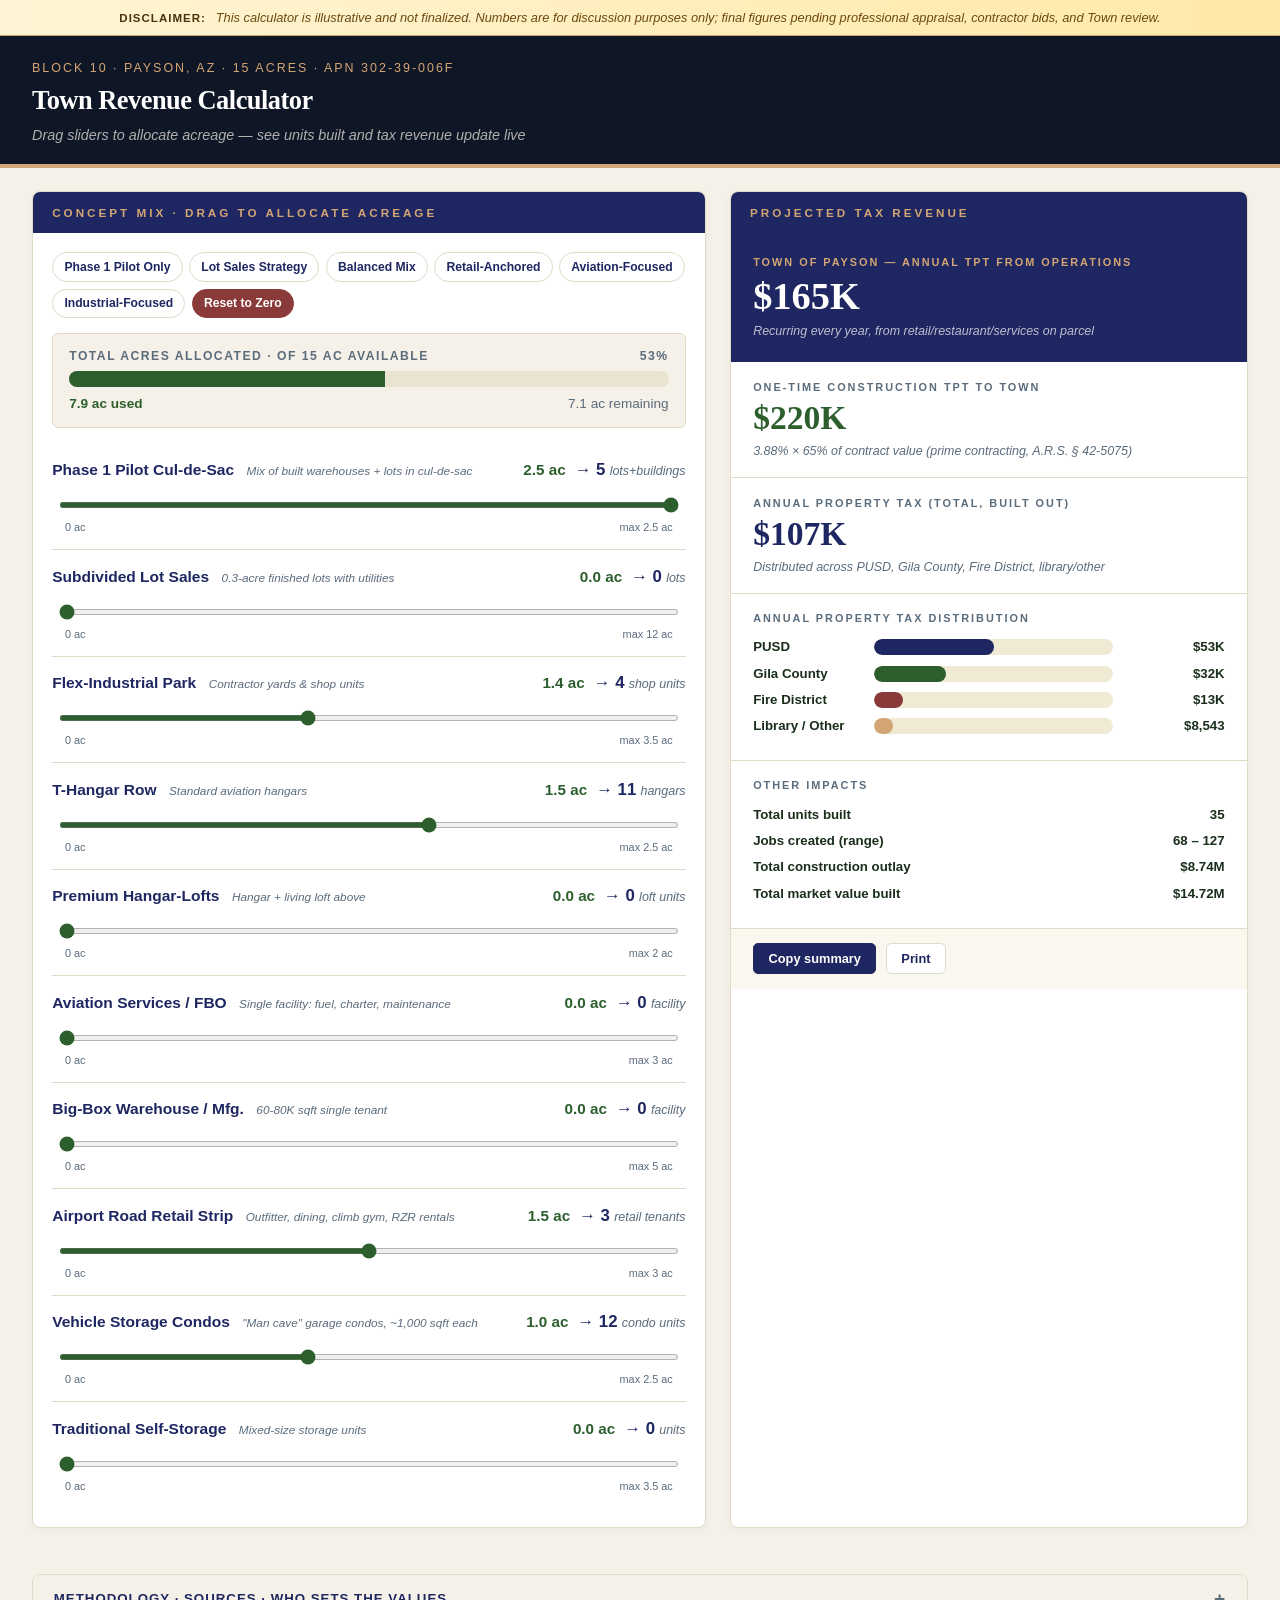
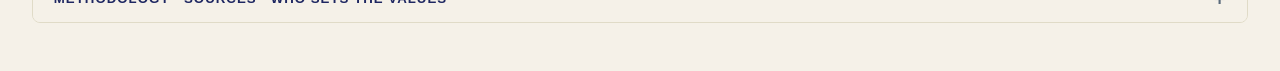
==== airport/index.html @ c8a1cfba "Add airport tax revenue calculator at /airport (Block 10 Payson, 15-acre parcel)" ====
<!DOCTYPE html>
<html lang="en">
<head>
<meta charset="UTF-8">
<meta name="viewport" content="width=device-width, initial-scale=1.0">
<title>Block 10 — Tax Revenue Calculator</title>
<style>
  * { box-sizing: border-box; margin: 0; padding: 0; }

  :root {
    --navy:      #1E2761;
    --navy-dark: #0F1626;
    --forest:    #2C5F2D;
    --gold:      #D4A574;
    --gold-dark: #A87C4F;
    --cream:     #F5F1E8;
    --white:     #FFFFFF;
    --ink:       #1A2E1B;
    --muted:     #5A6B7C;
    --accent:    #F4B942;
    --red:       #8B3A3A;
    --line:      #E0DBC7;
  }

  html, body {
    font-family: -apple-system, BlinkMacSystemFont, "Segoe UI", Roboto, sans-serif;
    background: var(--cream);
    color: var(--ink);
    line-height: 1.5;
    min-height: 100vh;
  }

  .disclaimer-banner {
    background: linear-gradient(to right, #FFF4D4, #FFE9A8);
    color: #6B4910;
    font-size: 0.8rem;
    padding: 0.5rem 2rem;
    text-align: center;
    border-bottom: 1px solid var(--gold);
    font-style: italic;
  }
  .disclaimer-banner strong {
    font-style: normal;
    color: #4A3208;
    letter-spacing: 1px;
    text-transform: uppercase;
    font-size: 0.72rem;
    margin-right: 0.4rem;
  }

  .header {
    background: var(--navy-dark);
    color: white;
    padding: 1.4rem 2rem 1.1rem;
    border-bottom: 4px solid var(--gold);
  }
  .header h1 {
    font-family: Georgia, serif;
    font-size: 1.65rem;
    font-weight: 700;
    letter-spacing: -0.5px;
  }
  .header .sub {
    font-size: 0.78rem;
    color: var(--gold);
    letter-spacing: 2px;
    text-transform: uppercase;
    margin-bottom: 0.25rem;
  }
  .header .tagline {
    font-size: 0.9rem;
    color: rgba(245, 241, 232, 0.7);
    margin-top: 0.25rem;
    font-style: italic;
  }

  .container {
    max-width: 1500px;
    margin: 0 auto;
    padding: 1.4rem 2rem 3rem;
    display: grid;
    grid-template-columns: 1.3fr 1fr;
    gap: 1.5rem;
  }
  @media (max-width: 1100px) {
    .container { grid-template-columns: 1fr; }
  }

  .panel {
    background: white;
    border: 1px solid var(--line);
    border-radius: 8px;
    box-shadow: 0 2px 8px rgba(0,0,0,0.04);
    overflow: hidden;
  }

  .panel-header {
    background: var(--navy);
    color: var(--gold);
    padding: 0.75rem 1.2rem;
    font-size: 0.73rem;
    letter-spacing: 3px;
    text-transform: uppercase;
    font-weight: 700;
  }
  .panel-body { padding: 1.2rem; }

  /* Concept row redesign */
  .concept {
    padding: 0.85rem 0;
    border-bottom: 1px solid var(--line);
  }
  .concept:last-child { border-bottom: none; }
  .concept-top {
    display: flex;
    justify-content: space-between;
    align-items: baseline;
    margin-bottom: 0.55rem;
    gap: 0.5rem;
  }
  .concept-name {
    font-weight: 700;
    color: var(--navy);
    font-size: 0.97rem;
  }
  .concept-meta {
    color: var(--muted);
    font-size: 0.74rem;
    font-style: italic;
    margin-left: 0.5rem;
  }
  .concept-output {
    color: var(--forest);
    font-weight: 700;
    font-size: 0.95rem;
    font-variant-numeric: tabular-nums;
    text-align: right;
    min-width: 12rem;
    white-space: nowrap;
  }
  .concept-output .unit-count {
    color: var(--navy);
    font-size: 1.05rem;
    margin-left: 0.3rem;
  }
  .concept-output .unit-label {
    color: var(--muted);
    font-size: 0.78rem;
    font-style: italic;
    font-weight: 500;
  }

  /* Slider */
  .slider-container { position: relative; padding: 0 0.4rem; }
  input[type=range] {
    width: 100%;
    accent-color: var(--forest);
    height: 6px;
  }
  .slider-ticks {
    display: flex;
    justify-content: space-between;
    margin-top: 0.25rem;
    font-size: 0.68rem;
    color: var(--muted);
    padding: 0 0.4rem;
  }

  /* Master bar */
  .master-bar {
    margin: 0 0 1rem;
    padding: 0.8rem 1rem;
    background: var(--cream);
    border-radius: 6px;
    border: 1px solid var(--line);
  }
  .master-bar-label {
    display: flex;
    justify-content: space-between;
    font-size: 0.76rem;
    color: var(--muted);
    margin-bottom: 0.4rem;
    font-weight: 700;
    letter-spacing: 1.5px;
    text-transform: uppercase;
  }
  .master-bar-track {
    height: 16px;
    background: #E8E4D0;
    border-radius: 8px;
    overflow: hidden;
  }
  .master-bar-fill {
    height: 100%;
    background: var(--forest);
    transition: all 0.25s;
  }
  .master-bar-stats {
    display: flex;
    justify-content: space-between;
    margin-top: 0.4rem;
    font-size: 0.85rem;
    font-variant-numeric: tabular-nums;
  }
  .stat-used { color: var(--forest); font-weight: 700; }
  .stat-remaining { color: var(--muted); }
  .stat-over { color: var(--red); font-weight: 700; }

  /* Output */
  .big-stat {
    padding: 1.1rem 1.4rem 1rem;
    border-bottom: 1px solid var(--line);
  }
  .big-stat-label {
    font-size: 0.68rem;
    letter-spacing: 2px;
    color: var(--muted);
    text-transform: uppercase;
    font-weight: 700;
    margin-bottom: 0.3rem;
  }
  .big-stat-value {
    font-family: Georgia, serif;
    font-size: 2.1rem;
    font-weight: 700;
    color: var(--navy);
    font-variant-numeric: tabular-nums;
    line-height: 1.1;
  }
  .big-stat-value.forest { color: var(--forest); }
  .big-stat-detail {
    font-size: 0.78rem;
    color: var(--muted);
    margin-top: 0.3rem;
    font-style: italic;
  }

  .tpt-highlight {
    background: var(--navy);
    color: white;
    padding: 1.3rem 1.4rem;
  }
  .tpt-highlight .big-stat-label { color: var(--gold); }
  .tpt-highlight .big-stat-value { color: white; font-size: 2.4rem; }
  .tpt-highlight .big-stat-detail { color: rgba(255,255,255,0.7); }

  .breakdown { padding: 1rem 1.4rem 1.1rem; }
  .breakdown h3 {
    font-size: 0.68rem;
    letter-spacing: 2px;
    color: var(--muted);
    text-transform: uppercase;
    font-weight: 700;
    margin-bottom: 0.7rem;
  }
  .bar-row {
    display: grid;
    grid-template-columns: 110px 1fr 100px;
    align-items: center;
    gap: 0.7rem;
    margin-bottom: 0.4rem;
    font-size: 0.83rem;
  }
  .bar-row-label { color: var(--ink); font-weight: 600; }
  .bar-track {
    height: 16px;
    background: #F0EAD4;
    border-radius: 8px;
    overflow: hidden;
  }
  .bar-fill { height: 100%; border-radius: 8px; transition: width 0.3s; }
  .bar-value {
    text-align: right;
    font-weight: 700;
    color: var(--ink);
    font-variant-numeric: tabular-nums;
  }

  .actions {
    display: flex;
    gap: 0.6rem;
    padding: 0.9rem 1.4rem;
    background: #FAF7EE;
    border-top: 1px solid var(--line);
    flex-wrap: wrap;
  }
  .btn {
    padding: 0.45rem 0.9rem;
    border-radius: 5px;
    border: 1px solid var(--line);
    background: white;
    cursor: pointer;
    font-size: 0.8rem;
    font-weight: 600;
    color: var(--navy);
    transition: all 0.15s;
  }
  .btn:hover { background: var(--cream); border-color: var(--gold); }
  .btn.primary { background: var(--navy); color: white; border-color: var(--navy); }
  .btn.primary:hover { background: var(--navy-dark); }

  .presets {
    display: flex;
    flex-wrap: wrap;
    gap: 0.4rem;
    margin-bottom: 0.9rem;
  }
  .chip {
    padding: 0.3rem 0.7rem;
    background: white;
    border: 1px solid var(--line);
    border-radius: 999px;
    cursor: pointer;
    font-size: 0.76rem;
    color: var(--navy);
    font-weight: 600;
    transition: all 0.15s;
  }
  .chip:hover { background: var(--navy); color: white; border-color: var(--navy); }
  .chip.reset { background: var(--red); color: white; border-color: var(--red); }

  .method {
    margin-top: 1.4rem;
    grid-column: 1 / -1;
    background: white;
    border: 1px solid var(--line);
    border-radius: 8px;
    overflow: hidden;
  }
  .method summary {
    padding: 0.85rem 1.3rem;
    cursor: pointer;
    background: var(--cream);
    font-size: 0.83rem;
    font-weight: 700;
    color: var(--navy);
    letter-spacing: 1px;
    text-transform: uppercase;
    list-style: none;
  }
  .method summary::-webkit-details-marker { display: none; }
  .method summary:hover { background: #ECE5D0; }
  .method summary::after {
    content: '+';
    float: right;
    color: var(--muted);
    font-size: 1.2rem;
    line-height: 1;
  }
  .method[open] summary::after { content: '−'; }
  .method-body {
    padding: 1.2rem 1.4rem;
    font-size: 0.88rem;
    color: var(--ink);
    line-height: 1.7;
  }
  .method-body strong { color: var(--navy); }
  .method-body code {
    background: var(--cream);
    padding: 0.1rem 0.35rem;
    border-radius: 3px;
    font-size: 0.85em;
    color: var(--forest);
    font-weight: 700;
  }
  .method-grid {
    display: grid;
    grid-template-columns: 1fr 1fr;
    gap: 1.2rem;
    margin-top: 0.8rem;
  }
  @media (max-width: 800px) {
    .method-grid { grid-template-columns: 1fr; }
  }
  .method-card {
    background: var(--cream);
    border-radius: 6px;
    padding: 1rem 1.1rem;
  }
  .method-card h4 {
    font-family: Georgia, serif;
    color: var(--navy);
    font-size: 1rem;
    margin-bottom: 0.5rem;
  }
  .method-card p { margin-bottom: 0.5rem; }
  .method-card p:last-child { margin-bottom: 0; }
</style>
</head>
<body>

<div class="disclaimer-banner">
  <strong>Disclaimer:</strong> This calculator is illustrative and not finalized. Numbers are for discussion purposes only; final figures pending professional appraisal, contractor bids, and Town review.
</div>

<div class="header">
  <div class="sub">Block 10 · Payson, AZ · 15 Acres · APN 302-39-006F</div>
  <h1>Town Revenue Calculator</h1>
  <div class="tagline">Drag sliders to allocate acreage — see units built and tax revenue update live</div>
</div>

<div class="container">

  <div class="panel">
    <div class="panel-header">Concept Mix · Drag to allocate acreage</div>
    <div class="panel-body">

      <div class="presets" id="presets">
        <span class="chip" data-preset="phase1">Phase 1 Pilot Only</span>
        <span class="chip" data-preset="lotsales">Lot Sales Strategy</span>
        <span class="chip" data-preset="balanced">Balanced Mix</span>
        <span class="chip" data-preset="retailheavy">Retail-Anchored</span>
        <span class="chip" data-preset="aviation">Aviation-Focused</span>
        <span class="chip" data-preset="industrial">Industrial-Focused</span>
        <span class="chip reset" data-preset="reset">Reset to Zero</span>
      </div>

      <div class="master-bar">
        <div class="master-bar-label">
          <span>Total Acres Allocated · of 15 ac available</span>
          <span id="masterBarPct">0%</span>
        </div>
        <div class="master-bar-track">
          <div class="master-bar-fill" id="masterBarFill" style="width: 0%"></div>
        </div>
        <div class="master-bar-stats">
          <span class="stat-used"><span id="usedAcres">0.0</span> ac used</span>
          <span id="masterBarStat" class="stat-remaining"><span id="remainingAcres">15.0</span> ac remaining</span>
        </div>
      </div>

      <div id="conceptRows"></div>
    </div>
  </div>

  <div class="panel">
    <div class="panel-header">Projected Tax Revenue</div>

    <div class="tpt-highlight">
      <div class="big-stat-label">Town of Payson — Annual TPT from Operations</div>
      <div class="big-stat-value" id="annualTpt">$0</div>
      <div class="big-stat-detail">Recurring every year, from retail/restaurant/services on parcel</div>
    </div>

    <div class="big-stat">
      <div class="big-stat-label">One-Time Construction TPT to Town</div>
      <div class="big-stat-value forest" id="constructionTpt">$0</div>
      <div class="big-stat-detail">3.88% × 65% of contract value (prime contracting, A.R.S. § 42-5075)</div>
    </div>

    <div class="big-stat">
      <div class="big-stat-label">Annual Property Tax (Total, Built Out)</div>
      <div class="big-stat-value" id="propertyTax">$0</div>
      <div class="big-stat-detail">Distributed across PUSD, Gila County, Fire District, library/other</div>
    </div>

    <!-- SUBDIVIDE DUAL SCENARIO PANEL (shown only when Subdivide > 0) -->
    <div id="subdivideScenarios" style="display:none; padding: 1rem 1.4rem; background: #FFF9EB; border-bottom: 1px solid var(--line); border-top: 2px solid var(--gold);">
      <div style="font-size: 0.68rem; letter-spacing: 2px; color: var(--gold-dark); text-transform: uppercase; font-weight: 700; margin-bottom: 0.6rem;">
        Subdivided Lots — Two Property Tax Scenarios
      </div>

      <div style="display: grid; grid-template-columns: 1fr 1fr; gap: 0.8rem; margin-bottom: 0.7rem;">
        <!-- Vacant scenario -->
        <div style="background: white; padding: 0.75rem 0.9rem; border-radius: 5px; border: 1px solid var(--line);">
          <div style="font-size: 0.7rem; color: var(--muted); font-weight: 600; margin-bottom: 0.15rem; letter-spacing: 0.5px;">SCENARIO A · TODAY</div>
          <div style="font-size: 0.78rem; color: var(--ink); margin-bottom: 0.4rem;">Lots sold, no buildings yet</div>
          <div style="font-family: Georgia, serif; font-size: 1.5rem; font-weight: 700; color: var(--navy); font-variant-numeric: tabular-nums; line-height: 1;" id="subVacantTax">$0</div>
          <div style="font-size: 0.7rem; color: var(--muted); margin-top: 0.2rem;">per year</div>
          <div style="margin-top: 0.5rem; padding-top: 0.5rem; border-top: 1px dashed var(--line); font-size: 0.7rem; color: var(--muted); line-height: 1.4;">
            <span id="subVacantFormula">land × 15% × 4.53%</span>
          </div>
        </div>

        <!-- Built-out scenario -->
        <div style="background: var(--forest); padding: 0.75rem 0.9rem; border-radius: 5px;">
          <div style="font-size: 0.7rem; color: var(--gold); font-weight: 600; margin-bottom: 0.15rem; letter-spacing: 0.5px;">SCENARIO B · BUILT OUT</div>
          <div style="font-size: 0.78rem; color: var(--cream); margin-bottom: 0.4rem;">Each lot has a $650K building on it</div>
          <div style="font-family: Georgia, serif; font-size: 1.5rem; font-weight: 700; color: white; font-variant-numeric: tabular-nums; line-height: 1;" id="subBuiltTax">$0</div>
          <div style="font-size: 0.7rem; color: var(--cream); margin-top: 0.2rem;">per year</div>
          <div style="margin-top: 0.5rem; padding-top: 0.5rem; border-top: 1px dashed rgba(255,255,255,0.25); font-size: 0.7rem; color: rgba(255,255,255,0.75); line-height: 1.4;">
            <span id="subBuiltFormula">(land + buildings) × 16% × 4.53%</span>
          </div>
        </div>
      </div>

      <!-- Methodology breakout -->
      <div style="background: white; padding: 0.7rem 0.9rem; border-radius: 5px; border: 1px solid var(--line); margin-bottom: 0.5rem;">
        <div style="font-size: 0.7rem; color: var(--muted); font-weight: 700; letter-spacing: 1px; text-transform: uppercase; margin-bottom: 0.4rem;">How Scenario B is calculated</div>
        <div style="font-size: 0.78rem; color: var(--ink); line-height: 1.55;" id="subMethodologyDetail">
          <!-- filled in by JS -->
        </div>
      </div>

      <!-- Buyer construction TPT -->
      <div style="font-size: 0.78rem; color: var(--ink); padding: 0.55rem 0.8rem; background: white; border-radius: 5px; border: 1px solid var(--line);">
        <strong style="color: var(--navy);">Plus one-time construction TPT to Town as each buyer builds:</strong>
        <span style="font-weight: 700; color: var(--forest); font-size: 0.95rem;" id="subBuilderTpt">$0</span>
        <div style="font-size: 0.7rem; color: var(--muted); font-style: italic; margin-top: 0.2rem;">
          <span id="subBuilderTptFormula"></span>
        </div>
      </div>

      <div style="font-size: 0.72rem; color: var(--muted); margin-top: 0.55rem; font-style: italic;">
        Comparable Airport Rd / Sky Park / Beeline industrial properties carry $500K–$1.2M assessed structure values on equal or smaller lots — $650K is conservative.
      </div>
    </div>

    <div class="breakdown">
      <h3>Annual Property Tax Distribution</h3>
      <div class="bar-row">
        <div class="bar-row-label">PUSD</div>
        <div class="bar-track"><div class="bar-fill" id="barPusd" style="background:var(--navy)"></div></div>
        <div class="bar-value" id="valPusd">$0</div>
      </div>
      <div class="bar-row">
        <div class="bar-row-label">Gila County</div>
        <div class="bar-track"><div class="bar-fill" id="barGila" style="background:var(--forest)"></div></div>
        <div class="bar-value" id="valGila">$0</div>
      </div>
      <div class="bar-row">
        <div class="bar-row-label">Fire District</div>
        <div class="bar-track"><div class="bar-fill" id="barFire" style="background:var(--red)"></div></div>
        <div class="bar-value" id="valFire">$0</div>
      </div>
      <div class="bar-row">
        <div class="bar-row-label">Library / Other</div>
        <div class="bar-track"><div class="bar-fill" id="barOther" style="background:var(--gold)"></div></div>
        <div class="bar-value" id="valOther">$0</div>
      </div>
    </div>

    <div class="breakdown" style="border-top: 1px solid var(--line);">
      <h3>Other Impacts</h3>
      <div class="bar-row" style="grid-template-columns: 1fr auto;">
        <div class="bar-row-label">Total units built</div>
        <div class="bar-value" id="totalUnits">0</div>
      </div>
      <div class="bar-row" style="grid-template-columns: 1fr auto;">
        <div class="bar-row-label">Jobs created (range)</div>
        <div class="bar-value" id="jobsRange">0 – 0</div>
      </div>
      <div class="bar-row" style="grid-template-columns: 1fr auto;">
        <div class="bar-row-label">Total construction outlay</div>
        <div class="bar-value" id="totalBuildCost">$0</div>
      </div>
      <div class="bar-row" style="grid-template-columns: 1fr auto;">
        <div class="bar-row-label">Total market value built</div>
        <div class="bar-value" id="totalMarketValue">$0</div>
      </div>
    </div>

    <div class="actions">
      <button class="btn primary" onclick="copyToClipboard()">Copy summary</button>
      <button class="btn" onclick="window.print()">Print</button>
    </div>
  </div>

  <details class="method">
    <summary>Methodology · Sources · Who Sets the Values</summary>
    <div class="method-body">
      <div class="method-grid">

        <div class="method-card">
          <h4>Property Tax</h4>
          <p>
            <strong>Formula:</strong> <code>Market Value × Assessment Ratio × Combined Rate</code>
          </p>
          <p>
            <strong>Class 1</strong> (commercial / industrial, built improvements): assessment ratio <strong>16%</strong> (decreasing to 15% by 2027 per A.R.S. § 42-15001). All 10 concepts modeled at this rate at full build-out.
          </p>
          <p>
            <strong>Class 2</strong> (vacant land before build-out): assessment ratio <strong>15%</strong>. Relevant only for Subdivided Lot Sales during the period after we sell finished lots but before buyers build vertically.
          </p>
          <p>
            <strong>Combined Gila County rate:</strong> 4.5325% of assessed value, distributed roughly PUSD ~50% / County ~30% / Fire ~12% / Library &amp; other ~8%.
          </p>
          <p>
            <strong>Who decides the value:</strong> The <strong>Gila County Assessor</strong> sets Full Cash Value annually using comps, cost, and income approaches. Limited Property Value (the tax base) can rise no more than 5% per year per A.R.S. § 42-13301. Owner has annual appeal rights.
          </p>
        </div>

        <div class="method-card">
          <h4>Sales Tax (TPT) — Construction</h4>
          <p>
            <strong>Prime contracting classification</strong> applies to all new construction (modification). Per A.R.S. § 42-5075, the tax base is <strong>65% of the prime contractor's gross receipts</strong> — the remaining 35% is a deemed-materials deduction baked into the statute.
          </p>
          <p>
            <strong>Town of Payson rate:</strong> 3.88% (Ord. 964, effective May 2024). State adds 5.6%, County 1%.
          </p>
          <p>
            <strong>Who decides the value:</strong> The <strong>contract amount</strong> between owner and prime contractor sets the base. Contractor files TPT-2 with Arizona DOR; the Town's portion is distributed back to Payson. ADOR audits if pricing looks off-market.
          </p>
          <p>
            <em>Worked example: A $1.4M Phase 1 contract pays Town <code>$1,400,000 × 0.65 × 0.0388 = $35,308</code>.</em>
          </p>
        </div>

        <div class="method-card">
          <h4>Sales Tax (TPT) — Operations</h4>
          <p>
            Once a retail / restaurant / services business operates on the parcel, the <strong>Town of Payson collects 3.88% of gross taxable receipts</strong> — every year, perpetually.
          </p>
          <p>
            This is where the FBO (Concept 6) and Retail Strip (Concept 8) dramatically outperform the others. Operating TPT compounds. After 10 years, the Retail Strip alone delivers more than $3M to Town coffers.
          </p>
          <p>
            <strong>Industrial uses</strong> (warehouse, manufacturing, flex-industrial, hangars, storage condos sold to owners) generally don't generate operating TPT — they pay property tax only. Self-storage rentals <em>are</em> taxable as commercial rentals.
          </p>
        </div>

        <div class="method-card">
          <h4>What This Calculator Does Not Capture</h4>
          <p>
            <strong>Impact &amp; permit fees:</strong> Each new building pays Town impact fees (water, sewer, transportation) plus building permit fees. Typically adds 5-10% on top of construction TPT.
          </p>
          <p>
            <strong>Employee spending multiplier:</strong> Each job created generates ongoing TPT through worker spending in town. Not modeled.
          </p>
          <p>
            <strong>Phased vacant land:</strong> Until buildings rise, lots may be Class 2 (15%). The model assumes full build-out — actual phased revenue ramps over 3-7 years.
          </p>
          <p>
            <strong>Bed tax (5%):</strong> Not applicable to any concept here (no lodging proposed), but worth noting as Payson's other major TPT category.
          </p>
        </div>

      </div>
    </div>
  </details>

</div>

<script>
const TOTAL_ACRES = 15;
const ASSESSMENT_RATIO = 0.16;
const COMBINED_RATE = 0.045325;
const TOWN_TPT_RATE = 0.0388;
const PRIME_CONTRACTING_BASE = 0.65;

const DIST = { pusd: 0.50, gila: 0.30, fire: 0.12, other: 0.08 };

const CONCEPTS = [
  { id: "phase1", name: "Phase 1 Pilot Cul-de-Sac",
    desc: "Mix of built warehouses + lots in cul-de-sac",
    max_acres: 2.5, unit_acres: 0.5, unit_label: "lots+buildings",
    build_per_acre: 560000, market_per_acre: 1120000,
    op_revenue_per_acre: 0, jobs_low: 4, jobs_high: 10 },
  { id: "subdivide", name: "Subdivided Lot Sales",
    desc: "0.3-acre finished lots with utilities",
    max_acres: 12.0, unit_acres: 0.3, unit_label: "lots",
    build_per_acre: 175000, market_per_acre: 400000,
    op_revenue_per_acre: 0, jobs_low: 1, jobs_high: 7,
    // Special: shows both vacant land tax and built-out tax
    is_subdivide: true,
    avg_building_per_lot: 650000,
    vacant_assessment_ratio: 0.15 },
  { id: "flex", name: "Flex-Industrial Park",
    desc: "Contractor yards & shop units",
    max_acres: 3.5, unit_acres: 0.35, unit_label: "shop units",
    build_per_acre: 915000, market_per_acre: 1660000,
    op_revenue_per_acre: 0, jobs_low: 11, jobs_high: 23 },
  { id: "thangar", name: "T-Hangar Row",
    desc: "Standard aviation hangars",
    max_acres: 2.5, unit_acres: 0.13, unit_label: "hangars",
    build_per_acre: 960000, market_per_acre: 1680000,
    op_revenue_per_acre: 0, jobs_low: 1, jobs_high: 2 },
  { id: "hangarloft", name: "Premium Hangar-Lofts",
    desc: "Hangar + living loft above",
    max_acres: 2.0, unit_acres: 0.33, unit_label: "loft units",
    build_per_acre: 2250000, market_per_acre: 3450000,
    op_revenue_per_acre: 0, jobs_low: 2, jobs_high: 5 },
  { id: "fbo", name: "Aviation Services / FBO",
    desc: "Single facility: fuel, charter, maintenance",
    max_acres: 3.0, unit_acres: 3.0, unit_label: "facility",
    build_per_acre: 1833000, market_per_acre: 2600000,
    op_revenue_per_acre: 933000, jobs_low: 5, jobs_high: 10 },
  { id: "bigbox", name: "Big-Box Warehouse / Mfg.",
    desc: "60-80K sqft single tenant",
    max_acres: 5.0, unit_acres: 5.0, unit_label: "facility",
    build_per_acre: 1900000, market_per_acre: 2800000,
    op_revenue_per_acre: 0, jobs_low: 12, jobs_high: 30 },
  { id: "retail", name: "Airport Road Retail Strip",
    desc: "Outfitter, dining, climb gym, RZR rentals",
    max_acres: 3.0, unit_acres: 0.4, unit_label: "retail tenants",
    build_per_acre: 2067000, market_per_acre: 3067000,
    op_revenue_per_acre: 2833000, jobs_low: 27, jobs_high: 43 },
  { id: "vehicle", name: "Vehicle Storage Condos",
    desc: '"Man cave" garage condos, ~1,000 sqft each',
    max_acres: 2.5, unit_acres: 0.08, unit_label: "condo units",
    build_per_acre: 1520000, market_per_acre: 2480000,
    op_revenue_per_acre: 0, jobs_low: 1, jobs_high: 2 },
  { id: "selfstor", name: "Traditional Self-Storage",
    desc: "Mixed-size storage units",
    max_acres: 3.5, unit_acres: 0.007, unit_label: "units",
    build_per_acre: 1371000, market_per_acre: 2429000,
    op_revenue_per_acre: 400000, jobs_low: 1, jobs_high: 2 },
];

const STORE_KEY = "block10_state_v2";
async function loadState() {
  // Try Claude's window.storage first (when running in Claude environment),
  // fall back to localStorage for standalone hosting (GitHub Pages, Squarespace, etc.)
  try {
    if (window.storage && window.storage.get) {
      const r = await window.storage.get(STORE_KEY);
      if (r && r.value) return JSON.parse(r.value);
    } else if (window.localStorage) {
      const v = window.localStorage.getItem(STORE_KEY);
      if (v) return JSON.parse(v);
    }
  } catch (e) {}
  return null;
}
async function saveState() {
  const state = {};
  CONCEPTS.forEach(c => {
    const slider = document.getElementById('sld_' + c.id);
    if (slider) state[c.id] = parseFloat(slider.value);
  });
  try {
    if (window.storage && window.storage.set) {
      await window.storage.set(STORE_KEY, JSON.stringify(state));
    } else if (window.localStorage) {
      window.localStorage.setItem(STORE_KEY, JSON.stringify(state));
    }
  } catch (e) {}
}

function buildRows() {
  const container = document.getElementById('conceptRows');
  CONCEPTS.forEach(c => {
    const row = document.createElement('div');
    row.className = 'concept';
    row.innerHTML = `
      <div class="concept-top">
        <div>
          <span class="concept-name">${c.name}</span>
          <span class="concept-meta">${c.desc}</span>
        </div>
        <div class="concept-output">
          <span id="ac_${c.id}">0.0</span> ac
          <span class="unit-count" id="units_${c.id}">→ 0</span>
          <span class="unit-label">${c.unit_label}</span>
        </div>
      </div>
      <div class="slider-container">
        <input type="range" id="sld_${c.id}" min="0" max="${c.max_acres}" value="0" step="0.1">
        <div class="slider-ticks">
          <span>0 ac</span>
          <span>max ${c.max_acres} ac</span>
        </div>
      </div>
    `;
    container.appendChild(row);
  });
  CONCEPTS.forEach(c => {
    const slider = document.getElementById('sld_' + c.id);
    slider.addEventListener('input', () => { recalc(); saveState(); });
  });
}

function recalc() {
  let totalAcres = 0, totalBuild = 0, totalMarket = 0, totalOpRevenue = 0;
  let totalUnits = 0;
  let jobsLow = 0, jobsHigh = 0;

  // Track subdivide-specific values for vacant/built-out comparison
  let subdivideLandValue = 0;     // vacant land value (lots only)
  let subdivideBuildingValue = 0; // sum of buildings if buyers build
  let subdivideAcres = 0;

  CONCEPTS.forEach(c => {
    const acres = parseFloat(document.getElementById('sld_' + c.id).value);
    document.getElementById('ac_' + c.id).textContent = acres.toFixed(1);

    let units;
    if (c.unit_label === 'facility') {
      units = acres >= c.unit_acres * 0.99 ? 1 : (acres > 0.1 ? 'partial' : 0);
    } else if (c.id === 'phase1') {
      const pairs = Math.floor(acres / 0.5);
      units = pairs;
    } else {
      units = Math.floor(acres / c.unit_acres);
    }
    document.getElementById('units_' + c.id).textContent = '→ ' + units;

    if (typeof units === 'number') totalUnits += units;

    totalAcres += acres;
    totalBuild += acres * c.build_per_acre;
    totalOpRevenue += acres * c.op_revenue_per_acre;
    jobsLow += acres * c.jobs_low;
    jobsHigh += acres * c.jobs_high;

    if (c.is_subdivide) {
      // Don't add subdivide market value to totalMarket — handle separately
      subdivideLandValue = acres * c.market_per_acre;
      subdivideAcres = acres;
      if (typeof units === 'number') {
        subdivideBuildingValue = units * c.avg_building_per_lot;
      }
    } else {
      totalMarket += acres * c.market_per_acre;
    }
  });

  const pctOfParcel = Math.min(100, (totalAcres / TOTAL_ACRES) * 100);
  const masterFill = document.getElementById('masterBarFill');
  masterFill.style.width = pctOfParcel + '%';
  masterFill.style.background = totalAcres > TOTAL_ACRES ? 'var(--red)' : 'var(--forest)';
  document.getElementById('masterBarPct').textContent = ((totalAcres / TOTAL_ACRES) * 100).toFixed(0) + '%';
  document.getElementById('usedAcres').textContent = totalAcres.toFixed(1);

  const remaining = TOTAL_ACRES - totalAcres;
  const stat = document.getElementById('masterBarStat');
  if (remaining < 0) {
    stat.className = 'stat-over';
    stat.innerHTML = `<span>${Math.abs(remaining).toFixed(1)}</span> ac OVER 15-ac parcel`;
  } else {
    stat.className = 'stat-remaining';
    stat.innerHTML = `<span>${remaining.toFixed(1)}</span> ac remaining`;
  }

  // Two property tax scenarios
  // Scenario A (immediate / lots vacant): Class 2 (15%) on subdivide land, Class 1 (16%) on everything else
  const propertyTaxImmediate = (totalMarket * ASSESSMENT_RATIO * COMBINED_RATE)
                              + (subdivideLandValue * 0.15 * COMBINED_RATE);

  // Scenario B (full build-out): All Class 1 (16%) including subdivide land + buildings
  const subdivideBuiltOutMV = subdivideLandValue + subdivideBuildingValue;
  const propertyTaxBuiltOut = (totalMarket + subdivideBuiltOutMV) * ASSESSMENT_RATIO * COMBINED_RATE;

  const constructionTpt = totalBuild * PRIME_CONTRACTING_BASE * TOWN_TPT_RATE;
  const annualTpt       = totalOpRevenue * TOWN_TPT_RATE;

  // Buyer-build construction TPT (for subdivide buyers): 16 lots × $400K avg build × 0.65 × 0.0388
  // Use ratio of building value to estimate buyer construction TPT
  // Assume buyer building cost ≈ 80% of building market value (i.e. ~$520K cost per $650K building)
  const buyerBuildCostTotal = subdivideBuildingValue * 0.8;
  const buyerBuildTpt = buyerBuildCostTotal * PRIME_CONTRACTING_BASE * TOWN_TPT_RATE;

  document.getElementById('annualTpt').textContent       = fmt(annualTpt);
  document.getElementById('constructionTpt').textContent = fmt(constructionTpt + buyerBuildTpt);
  document.getElementById('propertyTax').textContent     = fmt(propertyTaxBuiltOut);

  // Update or show the dual property tax for Subdivide
  updateSubdivideScenarios(subdivideAcres, propertyTaxImmediate, propertyTaxBuiltOut, subdivideLandValue, subdivideBuiltOutMV, buyerBuildTpt);

  ['pusd','gila','fire','other'].forEach(k => {
    const cap = k.charAt(0).toUpperCase() + k.slice(1);
    document.getElementById('val' + cap).textContent = fmt(propertyTaxBuiltOut * DIST[k]);
    document.getElementById('bar' + cap).style.width = (DIST[k] * 100) + '%';
  });

  document.getElementById('totalUnits').textContent       = totalUnits.toLocaleString();
  document.getElementById('jobsRange').textContent        = `${Math.round(jobsLow)} – ${Math.round(jobsHigh)}`;
  document.getElementById('totalBuildCost').textContent   = fmt(totalBuild + buyerBuildCostTotal);
  document.getElementById('totalMarketValue').textContent = fmt(totalMarket + subdivideBuiltOutMV);
}

function updateSubdivideScenarios(acres, taxImmediate, taxBuiltOut, landValue, builtOutValue, buyerBuildTpt) {
  const el = document.getElementById('subdivideScenarios');
  if (!el) return;
  if (acres < 0.1) {
    el.style.display = 'none';
    return;
  }
  el.style.display = 'block';

  // Compute lot count and per-lot details for messaging
  const numLots = Math.floor(acres / 0.3);
  const buildingValuePerLot = 650000;
  const totalBuildingValue = numLots * buildingValuePerLot;

  // Calculate just the subdivide portion of property tax
  const subdivLandTax = landValue * 0.15 * COMBINED_RATE;
  const subdivBuiltMV = landValue + totalBuildingValue;
  const subdivBuiltTax = subdivBuiltMV * 0.16 * COMBINED_RATE;

  document.getElementById('subVacantTax').textContent = fmt(subdivLandTax);
  document.getElementById('subBuiltTax').textContent  = fmt(subdivBuiltTax);
  document.getElementById('subBuilderTpt').textContent = fmt(buyerBuildTpt);

  // Update formula labels with live numbers
  document.getElementById('subVacantFormula').innerHTML =
    `<strong>$${(landValue/1e6).toFixed(2)}M</strong> land × 15% × 4.53%`;

  document.getElementById('subBuiltFormula').innerHTML =
    `<strong>$${(subdivBuiltMV/1e6).toFixed(2)}M</strong> (land + bldgs) × 16% × 4.53%`;

  // Detailed methodology
  document.getElementById('subMethodologyDetail').innerHTML = `
    <div style="display: grid; grid-template-columns: auto 1fr auto; gap: 0.3rem 0.7rem; align-items: baseline; font-variant-numeric: tabular-nums;">
      <span style="color: var(--muted);">Number of lots:</span>
      <span></span>
      <span style="font-weight: 700; color: var(--navy);">${numLots}</span>

      <span style="color: var(--muted);">× building value per lot:</span>
      <span></span>
      <span style="font-weight: 700; color: var(--navy);">$650,000</span>

      <span style="color: var(--muted);">= total building value:</span>
      <span></span>
      <span style="font-weight: 700; color: var(--navy);">$${(totalBuildingValue/1e6).toFixed(2)}M</span>

      <span style="color: var(--muted);">+ land value (lots sold):</span>
      <span></span>
      <span style="font-weight: 700; color: var(--navy);">$${(landValue/1e6).toFixed(2)}M</span>

      <span style="color: var(--ink); font-weight: 700; border-top: 1px solid var(--line); padding-top: 0.25rem;">= Total assessed market value:</span>
      <span style="border-top: 1px solid var(--line);"></span>
      <span style="font-weight: 700; color: var(--forest); border-top: 1px solid var(--line); padding-top: 0.25rem;">$${(subdivBuiltMV/1e6).toFixed(2)}M</span>

      <span style="color: var(--muted);">× Class 1 ratio (commercial):</span>
      <span></span>
      <span style="color: var(--muted);">× 16%</span>

      <span style="color: var(--muted);">× Gila Co. combined rate:</span>
      <span></span>
      <span style="color: var(--muted);">× 4.5325%</span>

      <span style="color: var(--ink); font-weight: 700; border-top: 1px solid var(--line); padding-top: 0.25rem;">= Annual property tax:</span>
      <span style="border-top: 1px solid var(--line);"></span>
      <span style="font-weight: 700; color: var(--forest); border-top: 1px solid var(--line); padding-top: 0.25rem;">${fmt(subdivBuiltTax)}/yr</span>
    </div>
  `;

  // Buyer build TPT formula
  const buyerBuildCostPerLot = 520000;  // ~80% of building value
  document.getElementById('subBuilderTptFormula').textContent =
    `${numLots} builds × ~$${(buyerBuildCostPerLot/1000).toFixed(0)}K avg cost × 65% (prime contracting base) × 3.88% (Town TPT)`;
}

function fmt(n) {
  if (n === 0) return '$0';
  if (n >= 1e6) return '$' + (n / 1e6).toFixed(2) + 'M';
  if (n >= 10000) return '$' + Math.round(n / 1000) + 'K';
  return '$' + Math.round(n).toLocaleString();
}

const PRESETS = {
  reset: {},
  phase1: { phase1: 2.5 },
  lotsales: { subdivide: 12.0, phase1: 2.5 },
  balanced: { phase1: 2.5, retail: 1.5, thangar: 1.5, flex: 1.4, vehicle: 1.0 },
  retailheavy: { retail: 3.0, fbo: 1.8, hangarloft: 1.0, phase1: 2.5 },
  aviation: { thangar: 2.5, hangarloft: 2.0, fbo: 3.0, phase1: 1.25 },
  industrial: { bigbox: 5.0, flex: 3.5, selfstor: 1.75, vehicle: 1.0 },
};

function applyPreset(name) {
  const p = PRESETS[name] || {};
  CONCEPTS.forEach(c => {
    const slider = document.getElementById('sld_' + c.id);
    slider.value = p[c.id] || 0;
  });
  recalc();
  saveState();
}

function copyToClipboard() {
  let lines = ['BLOCK 10 TAX REVENUE PROJECTION', '─'.repeat(45)];
  let totalAcres = 0;
  CONCEPTS.forEach(c => {
    const acres = parseFloat(document.getElementById('sld_' + c.id).value);
    if (acres > 0) {
      const units = document.getElementById('units_' + c.id).textContent.replace('→ ', '');
      lines.push(`${c.name}: ${acres.toFixed(1)} ac → ${units} ${c.unit_label}`);
      totalAcres += acres;
    }
  });
  lines.push('');
  lines.push(`Total acreage allocated: ${totalAcres.toFixed(1)} of 15 ac`);
  lines.push('');
  lines.push('TAX REVENUE');
  lines.push(`  Annual Town TPT from operations:    ${document.getElementById('annualTpt').textContent}`);
  lines.push(`  Construction TPT to Town (1-time):  ${document.getElementById('constructionTpt').textContent}`);
  lines.push(`  Annual Property Tax (total):        ${document.getElementById('propertyTax').textContent}`);
  lines.push(`    PUSD:           ${document.getElementById('valPusd').textContent}`);
  lines.push(`    Gila County:    ${document.getElementById('valGila').textContent}`);
  lines.push(`    Fire District:  ${document.getElementById('valFire').textContent}`);
  lines.push(`    Library/Other:  ${document.getElementById('valOther').textContent}`);
  lines.push('');
  lines.push('OTHER IMPACTS');
  lines.push(`  Total units built:     ${document.getElementById('totalUnits').textContent}`);
  lines.push(`  Jobs (range):          ${document.getElementById('jobsRange').textContent}`);
  lines.push(`  Total build outlay:    ${document.getElementById('totalBuildCost').textContent}`);
  lines.push(`  Total market value:    ${document.getElementById('totalMarketValue').textContent}`);

  navigator.clipboard.writeText(lines.join('\n')).then(() => alert('Summary copied to clipboard'));
}

(async function init() {
  buildRows();
  document.querySelectorAll('.chip').forEach(chip => {
    chip.addEventListener('click', () => applyPreset(chip.dataset.preset));
  });
  const saved = await loadState();
  if (saved) {
    CONCEPTS.forEach(c => {
      const slider = document.getElementById('sld_' + c.id);
      if (slider && saved[c.id] != null) slider.value = saved[c.id];
    });
    recalc();
  } else {
    applyPreset('balanced');
  }
})();
</script>

</body>
</html>
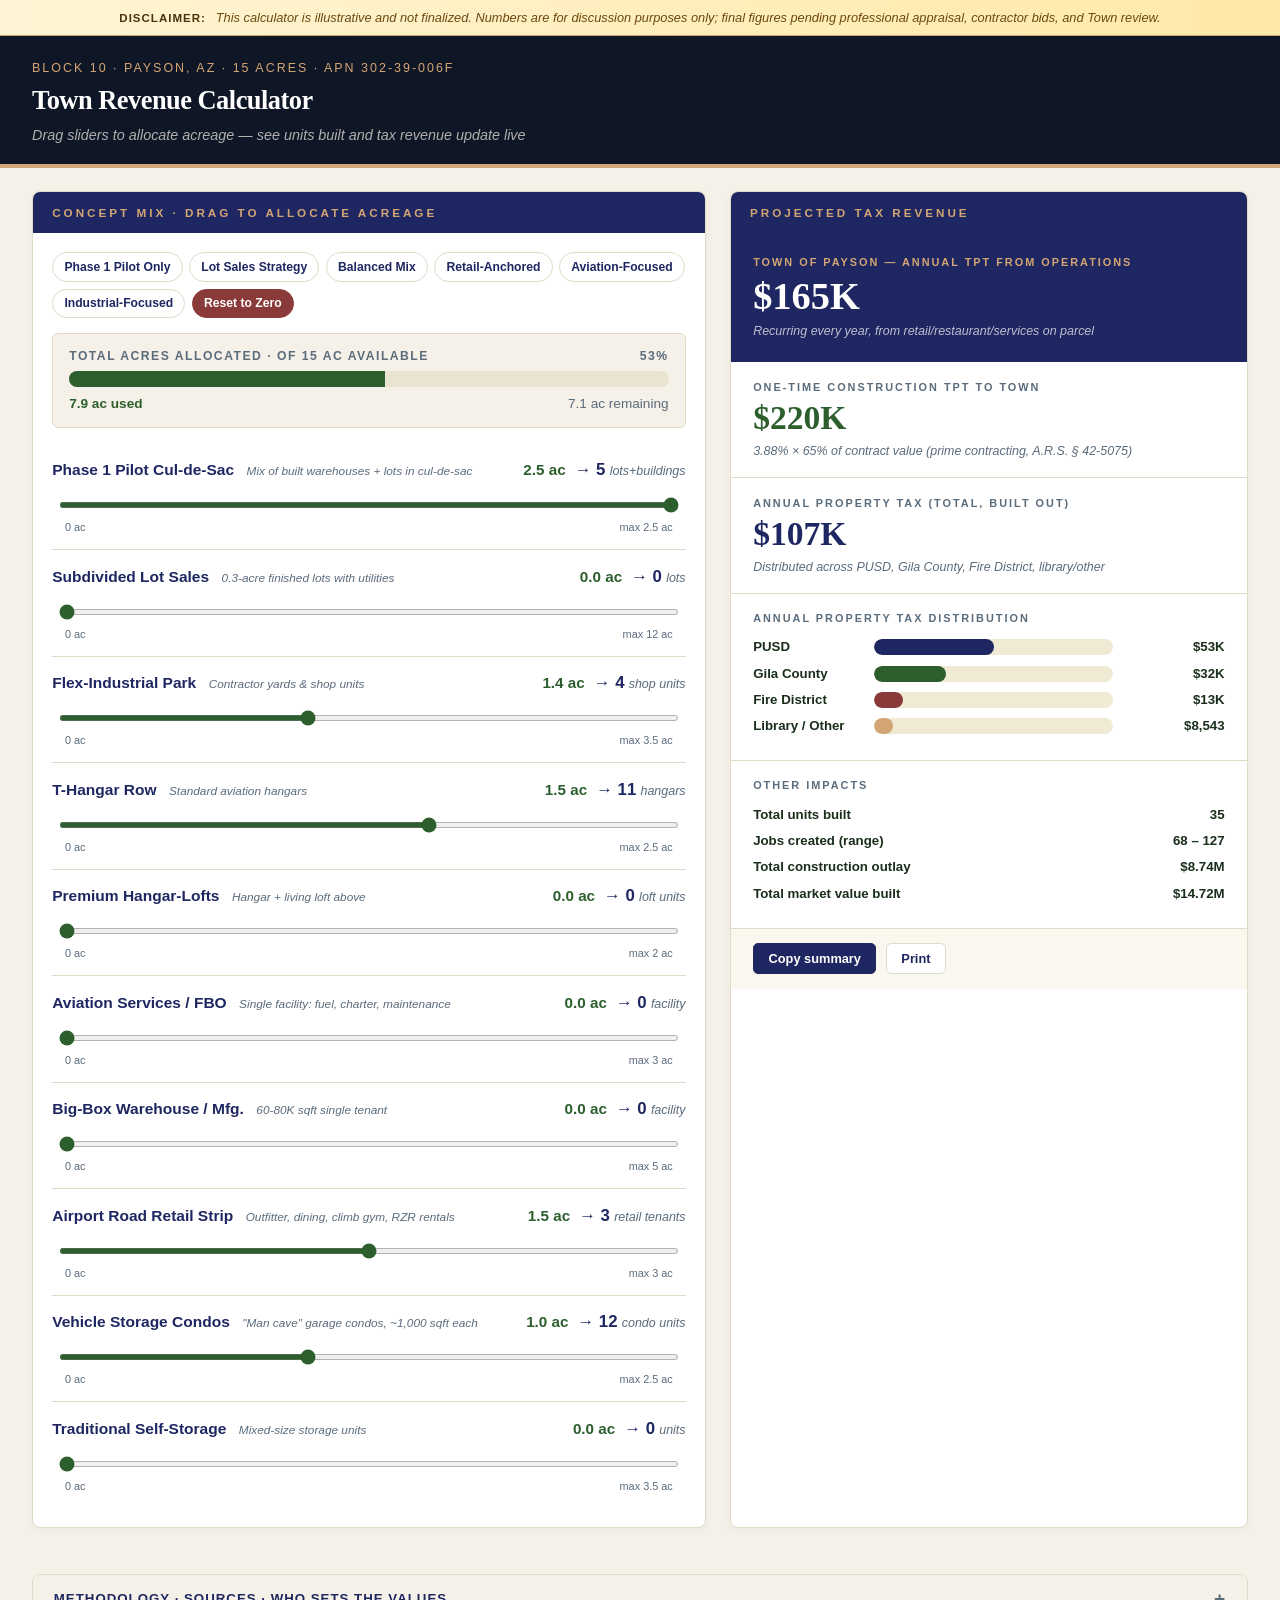
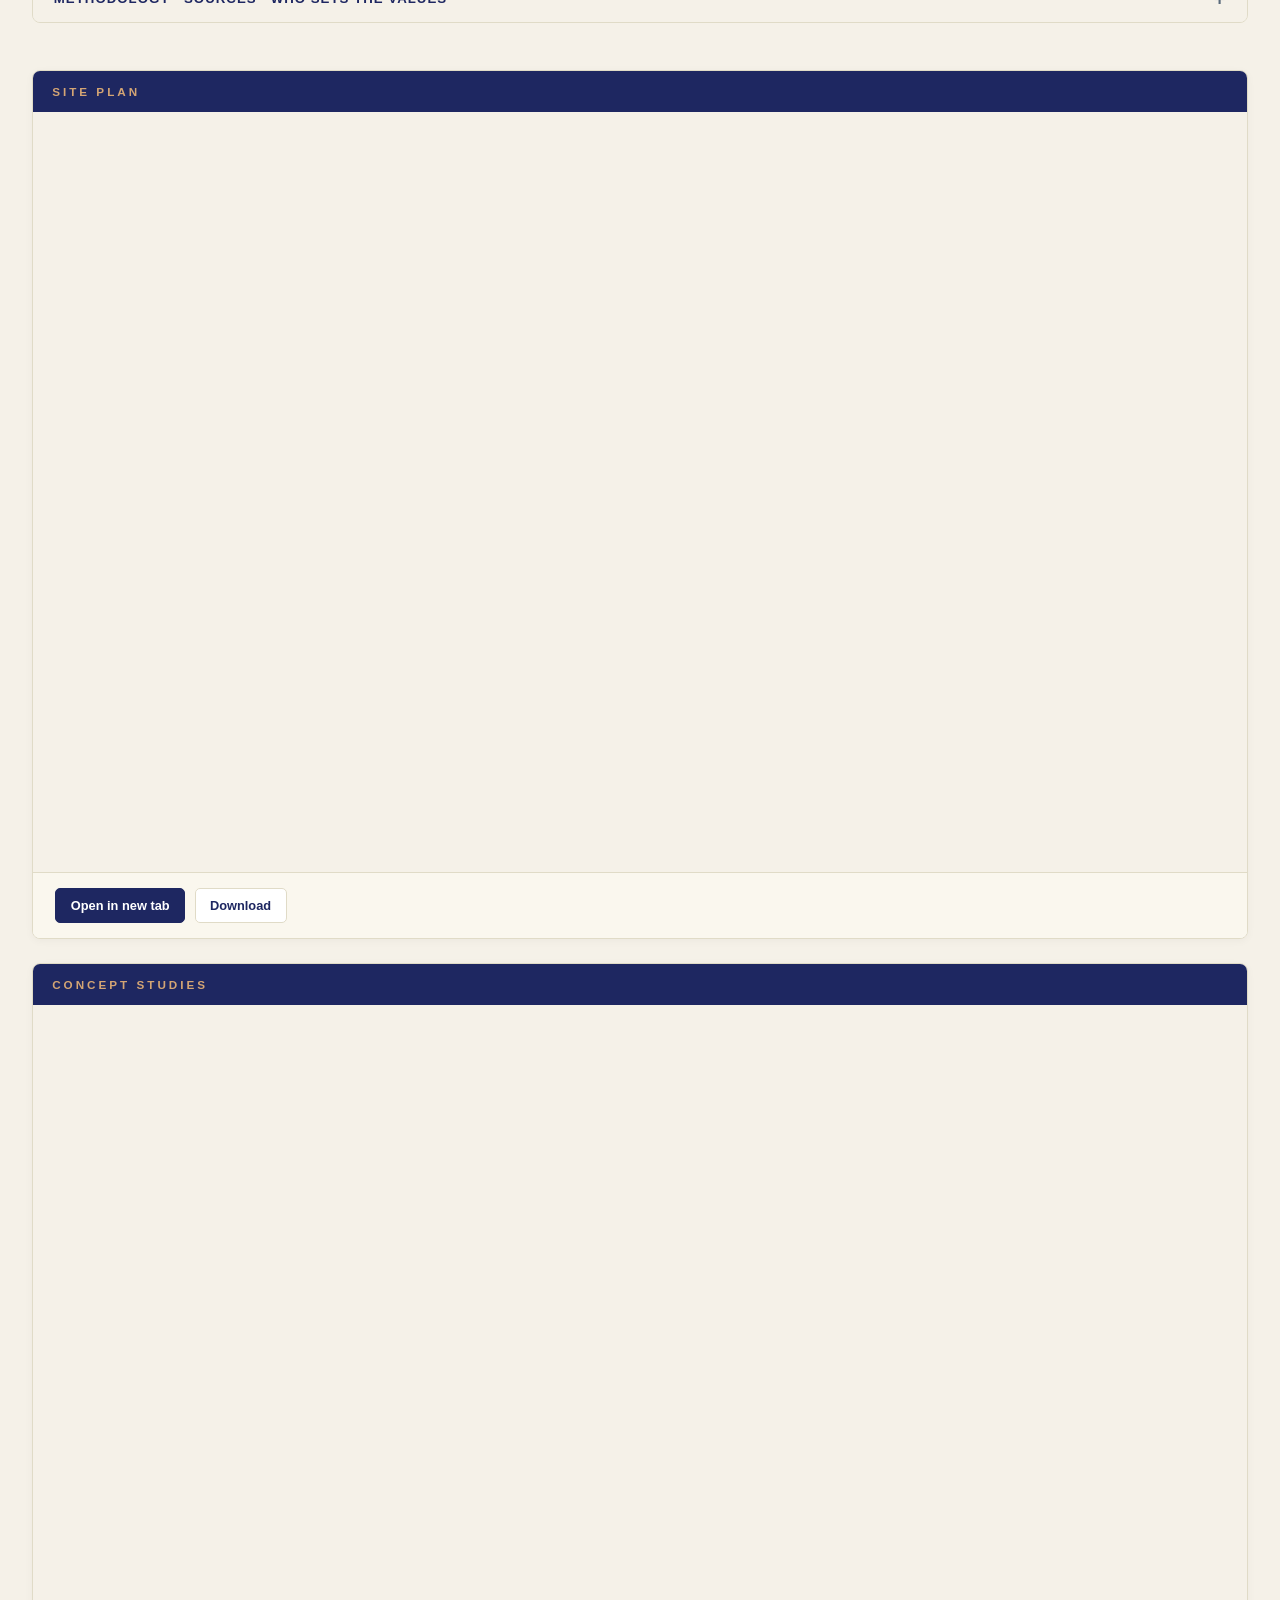
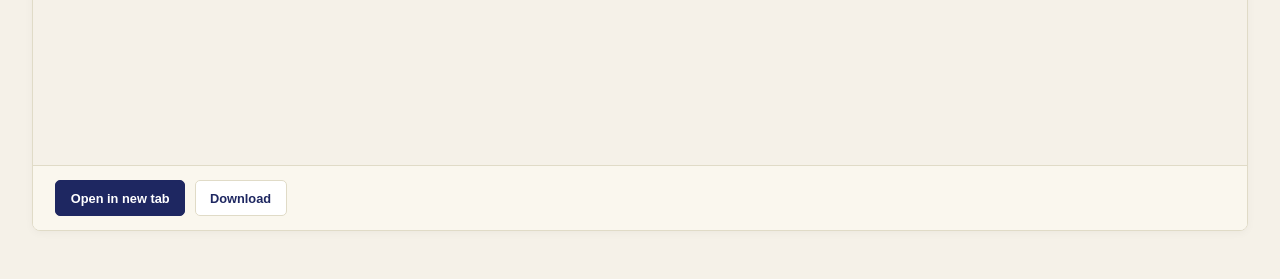
==== commit 9c8e8411: "Airport page: embed Site Plan + Concept Studies PDFs as reference panels at bottom" ====
--- a/airport/index.html
+++ b/airport/index.html
@@ -385,6 +385,30 @@
   }
   .method-card p { margin-bottom: 0.5rem; }
   .method-card p:last-child { margin-bottom: 0; }
+
+  /* Reference panels (PDFs at bottom of page) */
+  .references {
+    grid-column: 1 / -1;
+    margin-top: 1.4rem;
+    display: flex;
+    flex-direction: column;
+    gap: 1.5rem;
+  }
+  .pdf-embed {
+    width: 100%;
+    height: 760px;
+    border: none;
+    display: block;
+    background: var(--cream);
+  }
+  @media (max-width: 800px) {
+    .pdf-embed { height: 520px; }
+  }
+  /* Anchor styling needed so .btn class works on <a> tags */
+  a.btn {
+    display: inline-block;
+    text-decoration: none;
+  }
 </style>
 </head>
 <body>
@@ -628,6 +652,26 @@
       </div>
     </div>
   </details>
+
+  <section class="references">
+    <div class="panel">
+      <div class="panel-header">Site Plan</div>
+      <iframe src="site-plan.pdf#view=FitH" class="pdf-embed" title="Site Plan" loading="lazy"></iframe>
+      <div class="actions">
+        <a href="site-plan.pdf" target="_blank" rel="noopener" class="btn primary">Open in new tab</a>
+        <a href="site-plan.pdf" download class="btn">Download</a>
+      </div>
+    </div>
+
+    <div class="panel">
+      <div class="panel-header">Concept Studies</div>
+      <iframe src="concept-studies.pdf#view=FitH" class="pdf-embed" title="Concept Studies" loading="lazy"></iframe>
+      <div class="actions">
+        <a href="concept-studies.pdf" target="_blank" rel="noopener" class="btn primary">Open in new tab</a>
+        <a href="concept-studies.pdf" download class="btn">Download</a>
+      </div>
+    </div>
+  </section>
 
 </div>
 
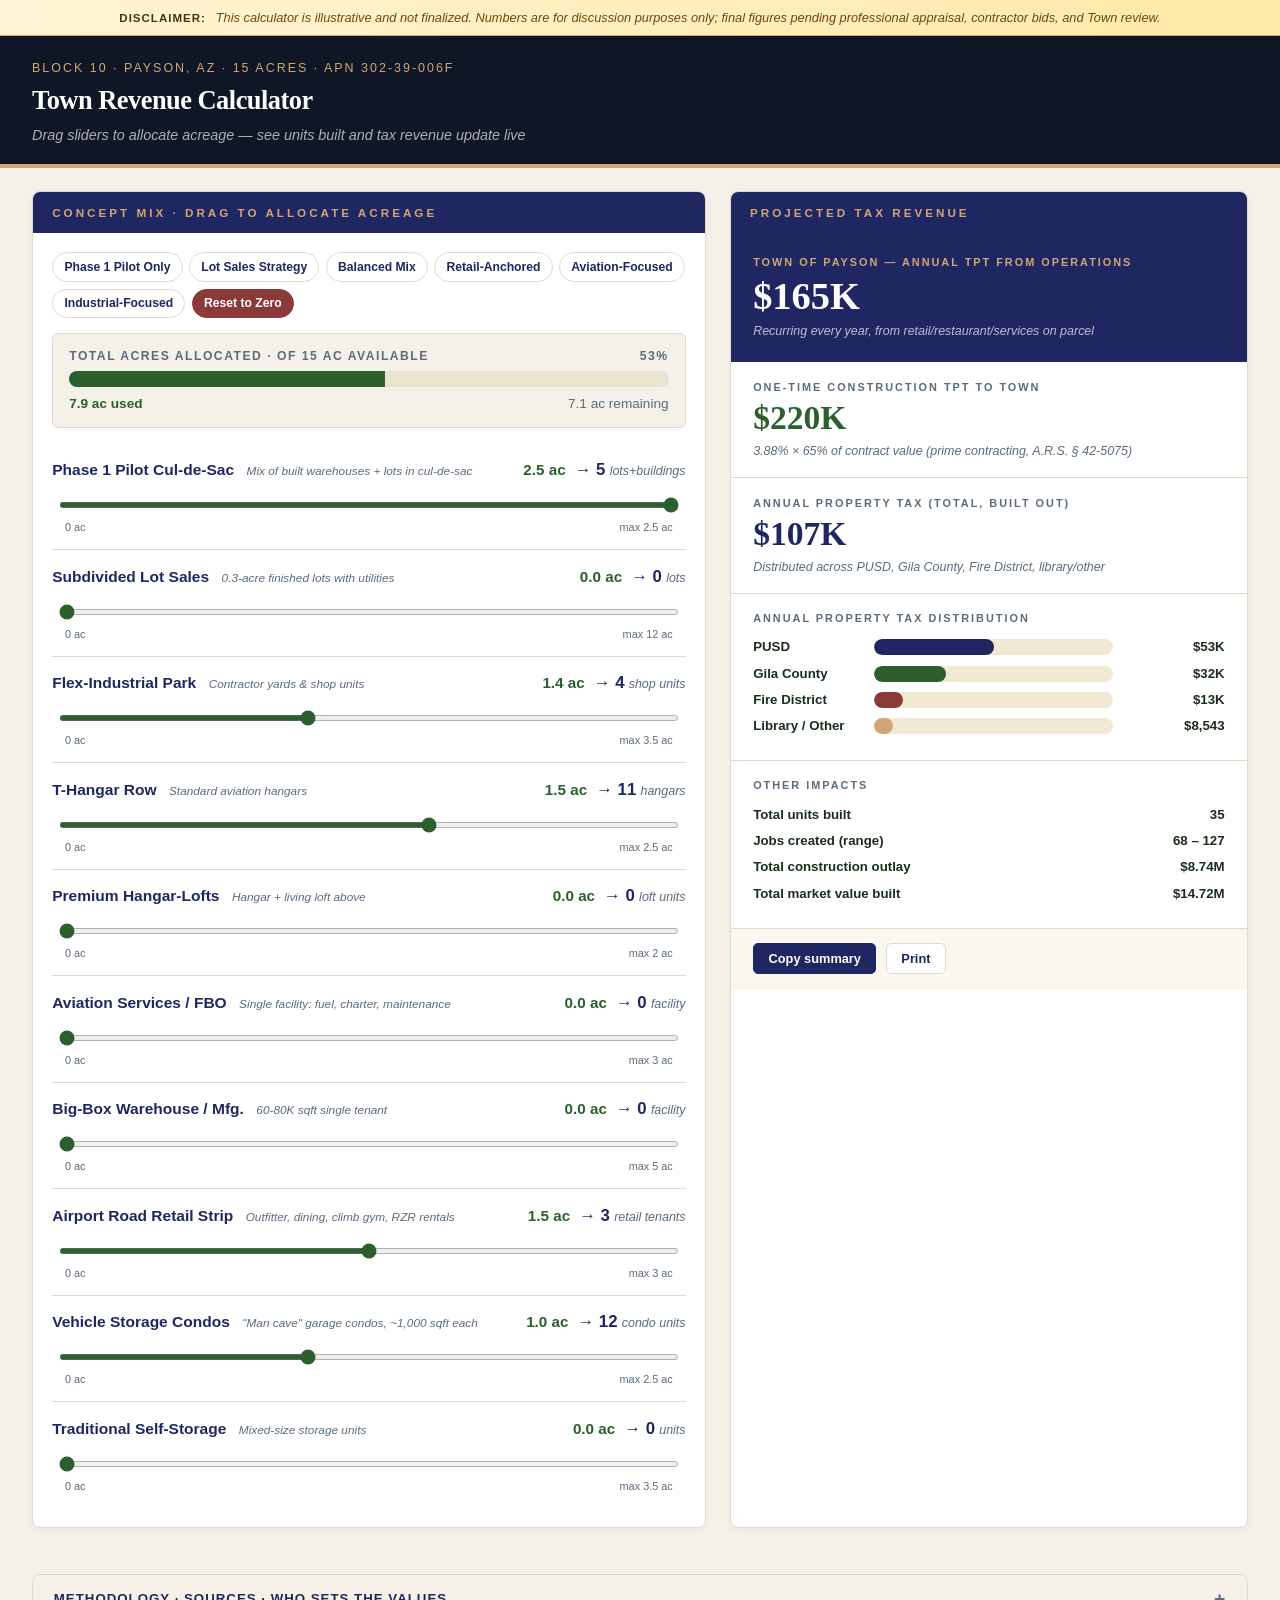
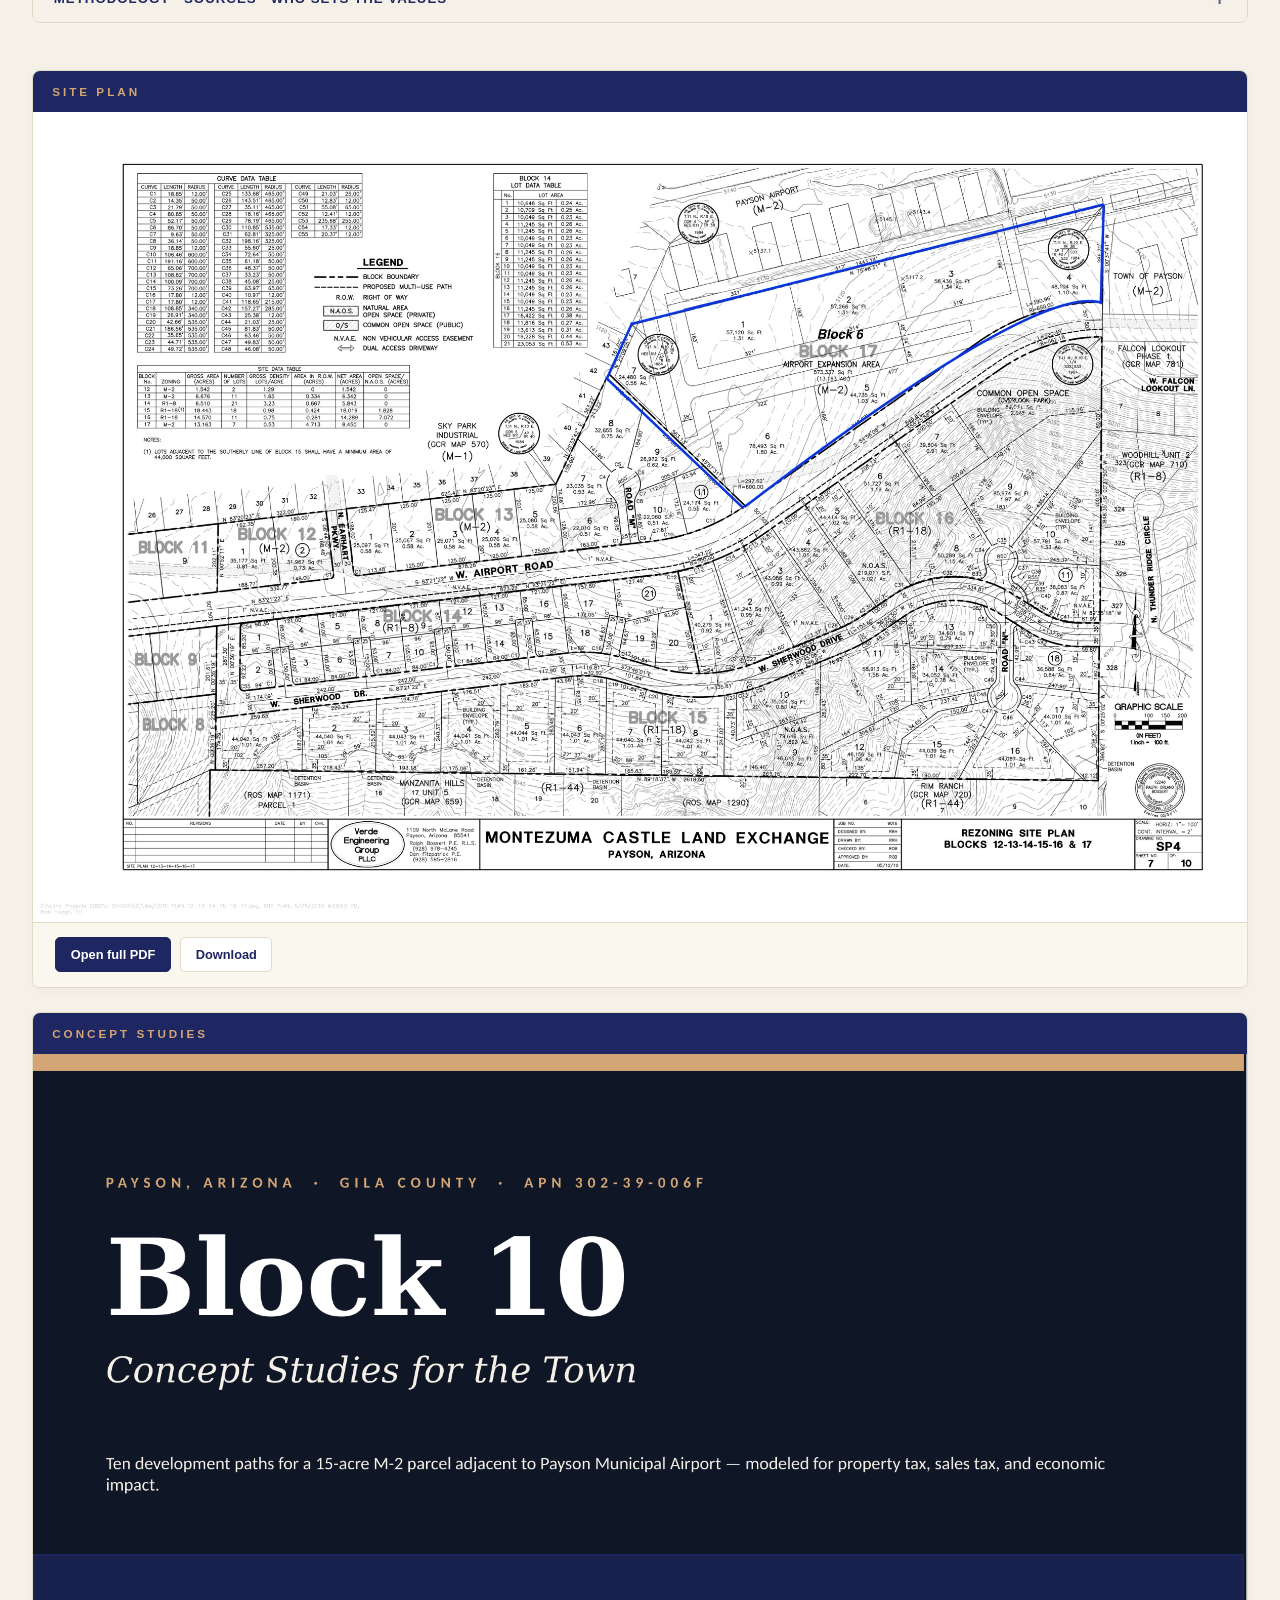
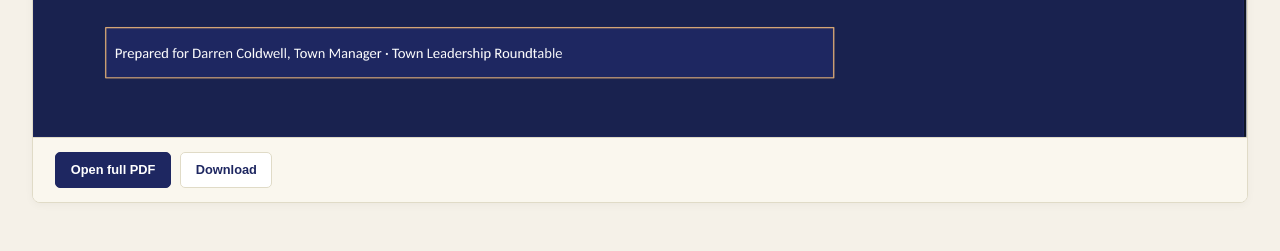
==== commit aa95b3e0: "Airport: PDF embeds → first-page image previews; sticky disclaimer banner; methodology grid uses sin" ====
--- a/airport/index.html
+++ b/airport/index.html
@@ -38,6 +38,10 @@
     text-align: center;
     border-bottom: 1px solid var(--gold);
     font-style: italic;
+    position: sticky;
+    top: 0;
+    z-index: 100;
+    box-shadow: 0 1px 4px rgba(0,0,0,0.06);
   }
   .disclaimer-banner strong {
     font-style: normal;
@@ -394,15 +398,11 @@
     flex-direction: column;
     gap: 1.5rem;
   }
-  .pdf-embed {
+  .pdf-preview {
+    display: block;
     width: 100%;
-    height: 760px;
-    border: none;
-    display: block;
+    height: auto;
     background: var(--cream);
-  }
-  @media (max-width: 800px) {
-    .pdf-embed { height: 520px; }
   }
   /* Anchor styling needed so .btn class works on <a> tags */
   a.btn {
@@ -656,18 +656,18 @@
   <section class="references">
     <div class="panel">
       <div class="panel-header">Site Plan</div>
-      <iframe src="site-plan.pdf#view=FitH" class="pdf-embed" title="Site Plan" loading="lazy"></iframe>
+      <img src="site-plan-page1.jpg" alt="Site Plan — page 1" class="pdf-preview" loading="lazy" />
       <div class="actions">
-        <a href="site-plan.pdf" target="_blank" rel="noopener" class="btn primary">Open in new tab</a>
+        <a href="site-plan.pdf" target="_blank" rel="noopener" class="btn primary">Open full PDF</a>
         <a href="site-plan.pdf" download class="btn">Download</a>
       </div>
     </div>
 
     <div class="panel">
       <div class="panel-header">Concept Studies</div>
-      <iframe src="concept-studies.pdf#view=FitH" class="pdf-embed" title="Concept Studies" loading="lazy"></iframe>
+      <img src="concept-studies-page1.png" alt="Concept Studies — page 1" class="pdf-preview" loading="lazy" />
       <div class="actions">
-        <a href="concept-studies.pdf" target="_blank" rel="noopener" class="btn primary">Open in new tab</a>
+        <a href="concept-studies.pdf" target="_blank" rel="noopener" class="btn primary">Open full PDF</a>
         <a href="concept-studies.pdf" download class="btn">Download</a>
       </div>
     </div>
@@ -952,9 +952,11 @@
       <span></span>
       <span style="font-weight: 700; color: var(--navy);">$${(landValue/1e6).toFixed(2)}M</span>
 
-      <span style="color: var(--ink); font-weight: 700; border-top: 1px solid var(--line); padding-top: 0.25rem;">= Total assessed market value:</span>
-      <span style="border-top: 1px solid var(--line);"></span>
-      <span style="font-weight: 700; color: var(--forest); border-top: 1px solid var(--line); padding-top: 0.25rem;">$${(subdivBuiltMV/1e6).toFixed(2)}M</span>
+      <div style="grid-column: 1 / -1; border-top: 1px solid var(--line); margin-top: 0.15rem;"></div>
+
+      <span style="color: var(--ink); font-weight: 700; padding-top: 0.3rem;">= Total assessed market value:</span>
+      <span></span>
+      <span style="font-weight: 700; color: var(--forest); padding-top: 0.3rem;">$${(subdivBuiltMV/1e6).toFixed(2)}M</span>
 
       <span style="color: var(--muted);">× Class 1 ratio (commercial):</span>
       <span></span>
@@ -964,9 +966,11 @@
       <span></span>
       <span style="color: var(--muted);">× 4.5325%</span>
 
-      <span style="color: var(--ink); font-weight: 700; border-top: 1px solid var(--line); padding-top: 0.25rem;">= Annual property tax:</span>
-      <span style="border-top: 1px solid var(--line);"></span>
-      <span style="font-weight: 700; color: var(--forest); border-top: 1px solid var(--line); padding-top: 0.25rem;">${fmt(subdivBuiltTax)}/yr</span>
+      <div style="grid-column: 1 / -1; border-top: 1px solid var(--line); margin-top: 0.15rem;"></div>
+
+      <span style="color: var(--ink); font-weight: 700; padding-top: 0.3rem;">= Annual property tax:</span>
+      <span></span>
+      <span style="font-weight: 700; color: var(--forest); padding-top: 0.3rem;">${fmt(subdivBuiltTax)}/yr</span>
     </div>
   `;
 
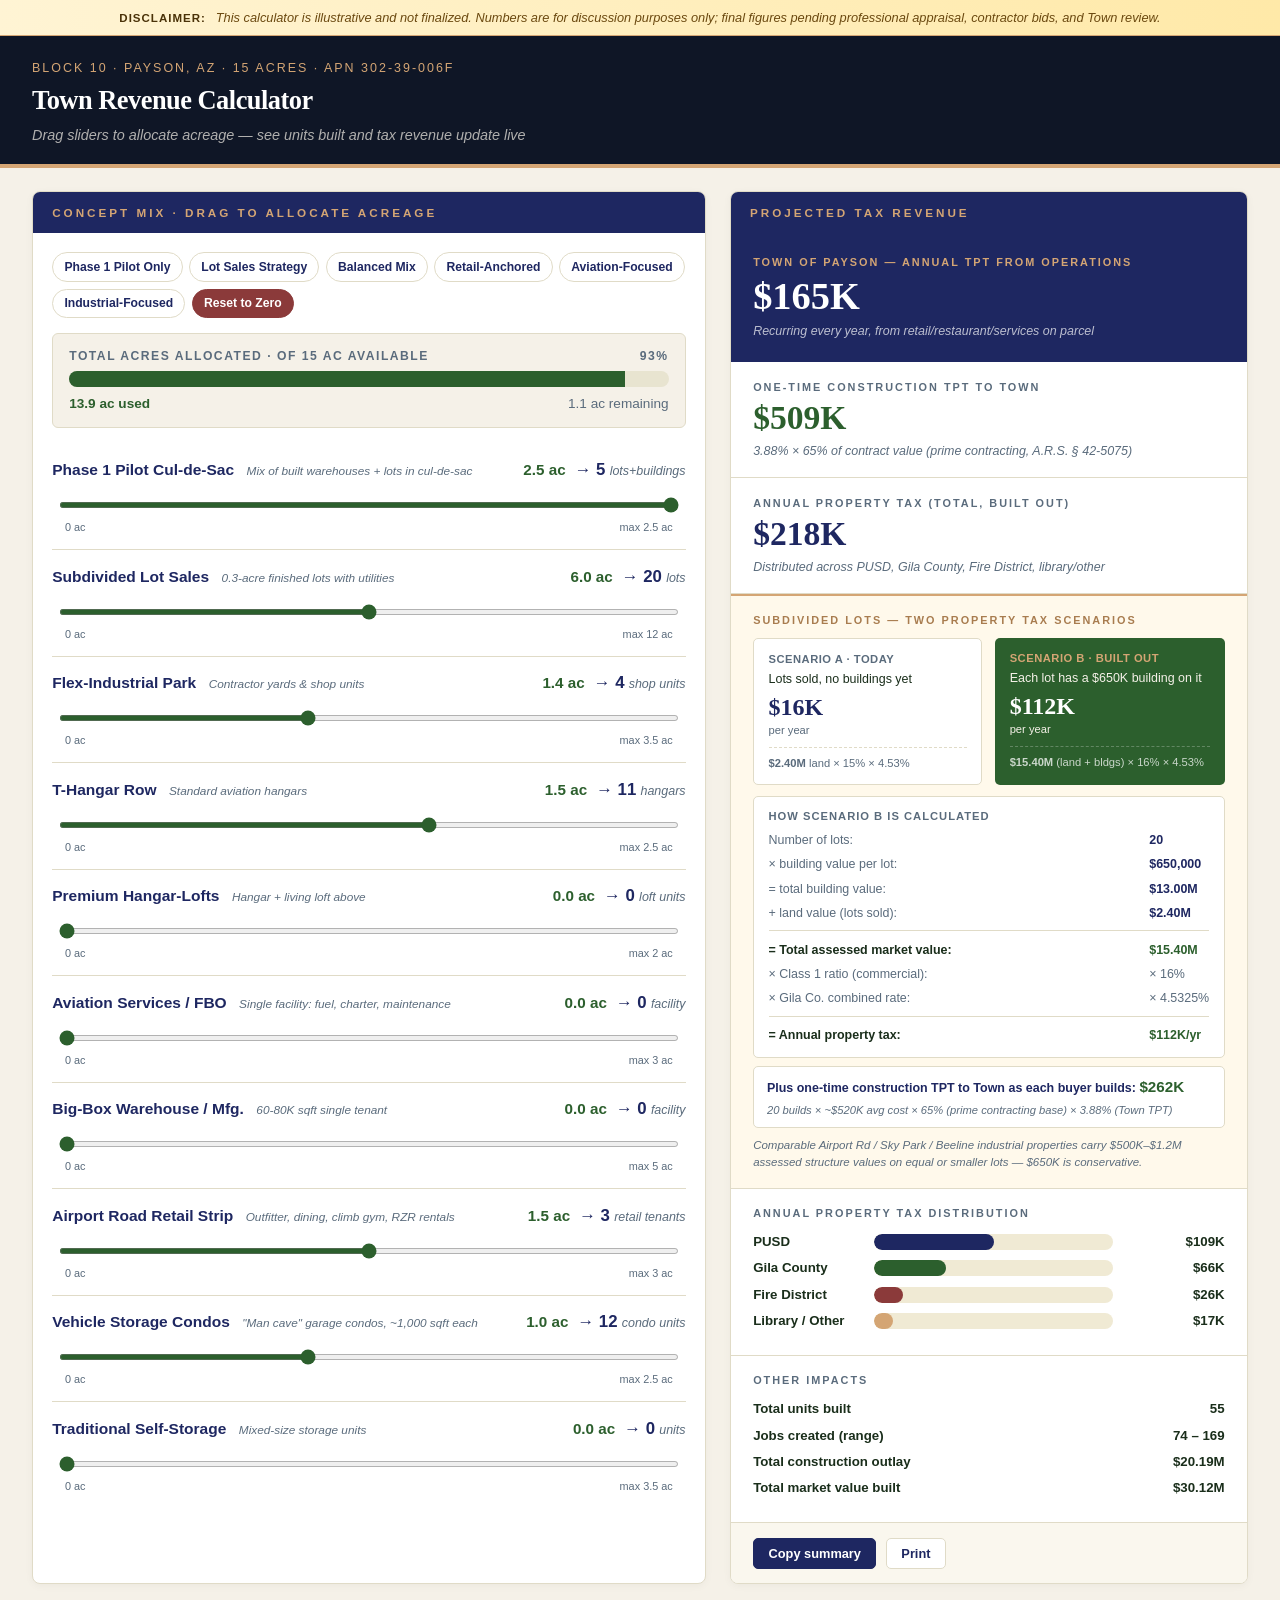
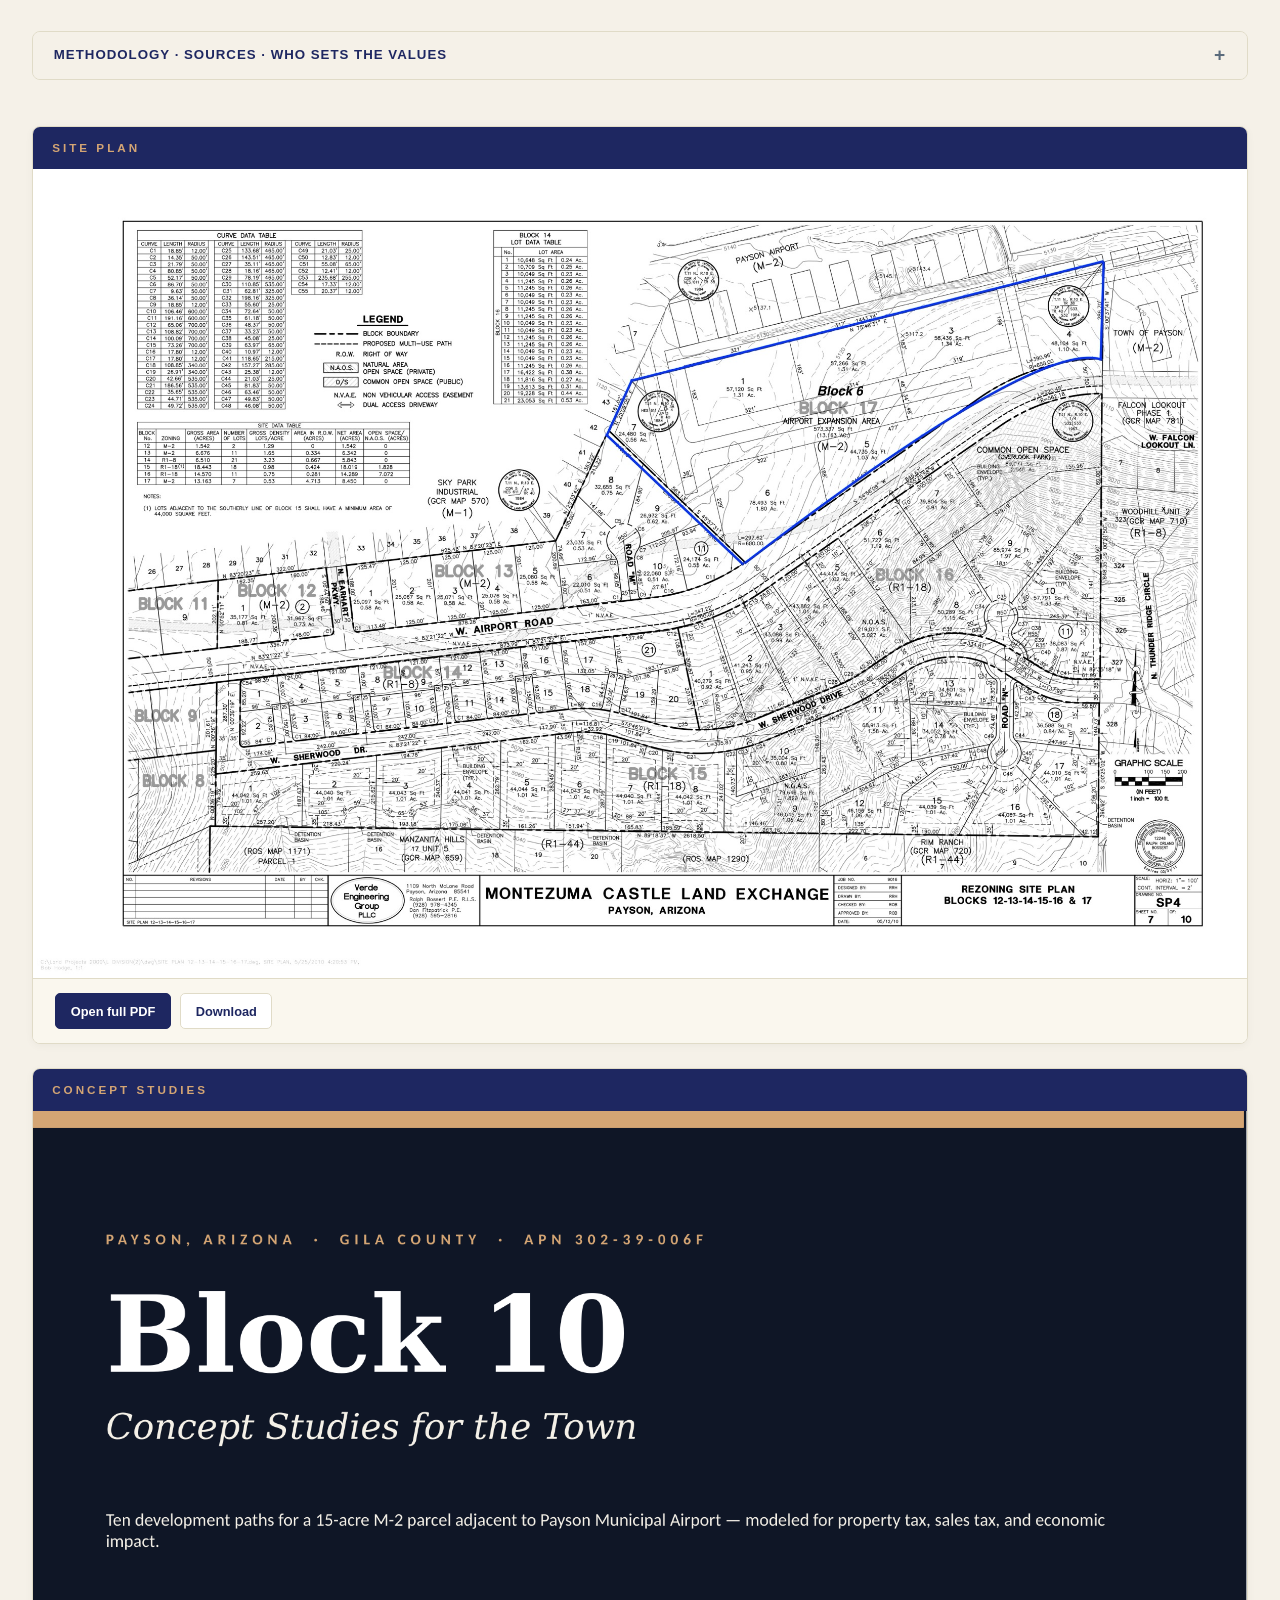
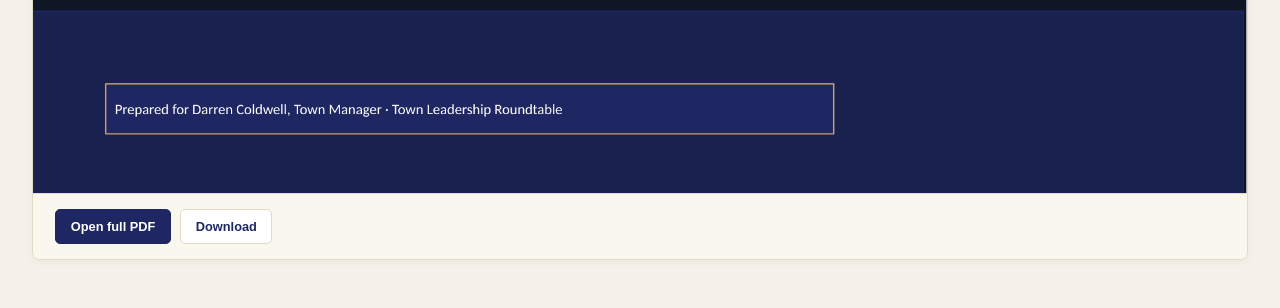
==== commit 7c522735: "Airport: default Subdivided Lot Sales slider to 6.0 acres (20 lots) on first page load" ====
--- a/airport/index.html
+++ b/airport/index.html
@@ -1053,6 +1053,13 @@
     recalc();
   } else {
     applyPreset('balanced');
+    // Default: Subdivided Lot Sales slider pre-loaded with 20 lots (6.0 ac × 0.3 ac/lot)
+    const subSlider = document.getElementById('sld_subdivide');
+    if (subSlider) {
+      subSlider.value = 6.0;
+      recalc();
+      saveState();
+    }
   }
 })();
 </script>
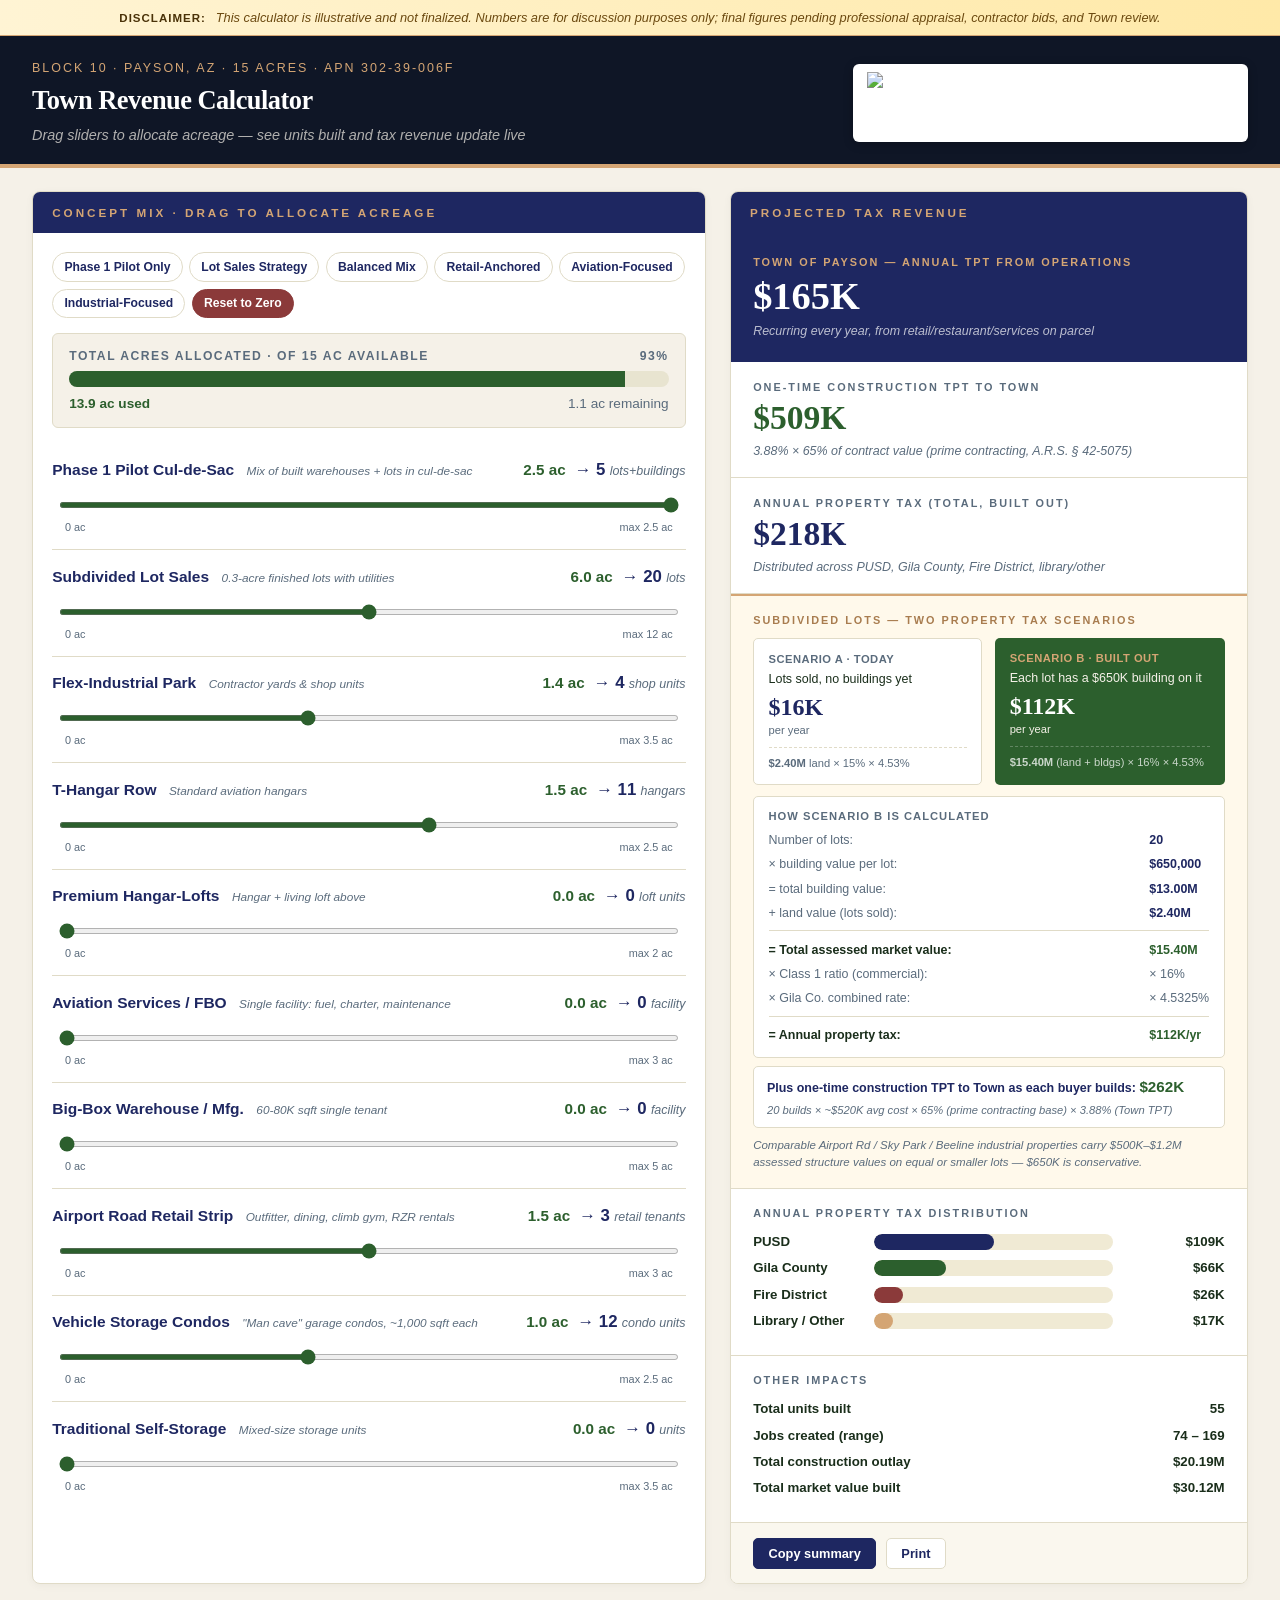
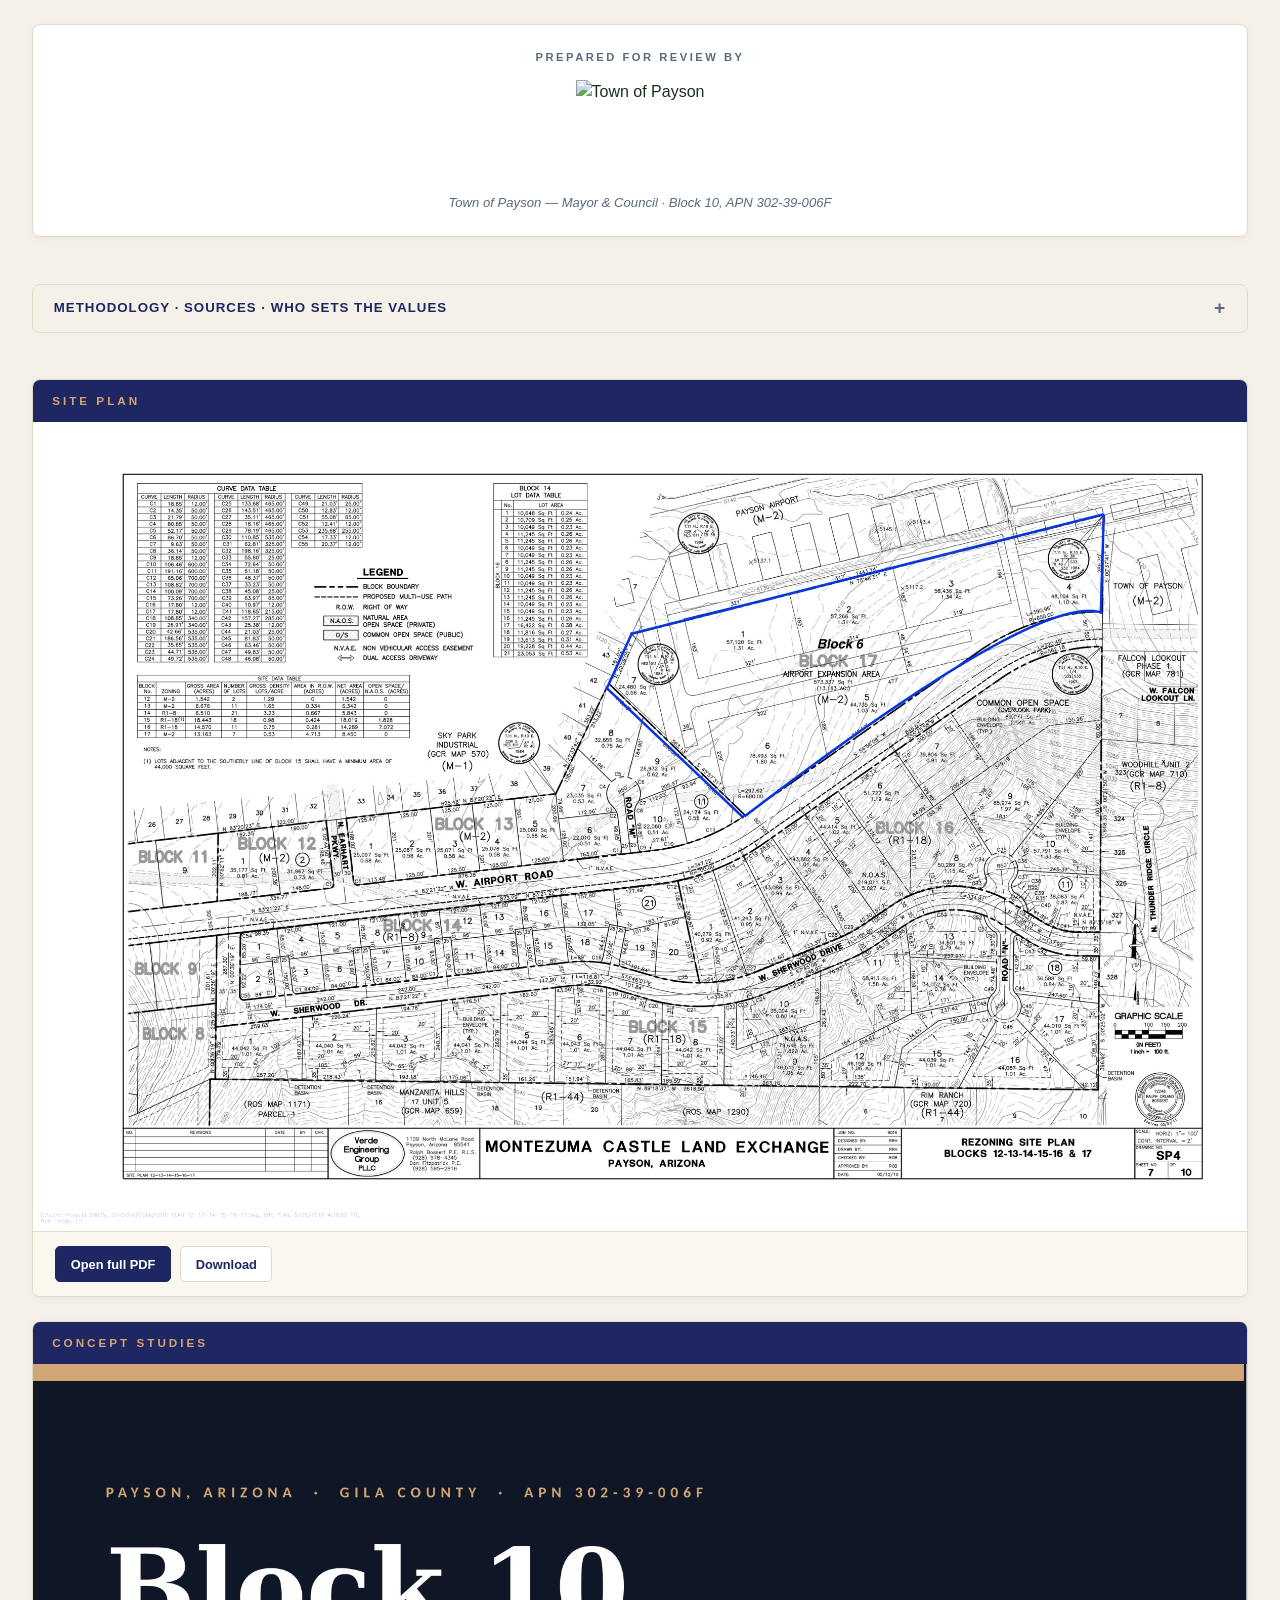
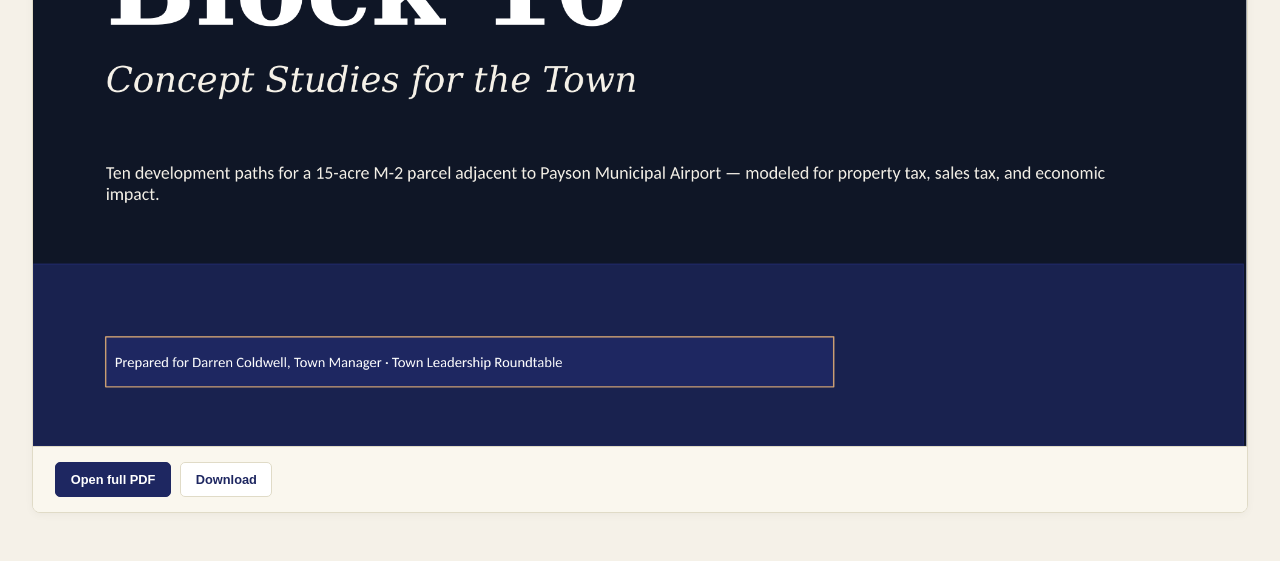
==== commit 206310b7: "Airport: add Town of Payson logo to header (right) + 'Prepared for review by' band above methodology" ====
--- a/airport/index.html
+++ b/airport/index.html
@@ -57,7 +57,12 @@
     color: white;
     padding: 1.4rem 2rem 1.1rem;
     border-bottom: 4px solid var(--gold);
-  }
+    display: flex;
+    align-items: center;
+    justify-content: space-between;
+    gap: 2rem;
+  }
+  .header-text { flex: 1; min-width: 0; }
   .header h1 {
     font-family: Georgia, serif;
     font-size: 1.65rem;
@@ -76,6 +81,53 @@
     color: rgba(245, 241, 232, 0.7);
     margin-top: 0.25rem;
     font-style: italic;
+  }
+  .header-logo {
+    height: 78px;
+    width: auto;
+    background: white;
+    padding: 8px 14px;
+    border-radius: 6px;
+    box-shadow: 0 2px 10px rgba(0,0,0,0.25);
+    flex-shrink: 0;
+  }
+  @media (max-width: 800px) {
+    .header { flex-direction: column; align-items: flex-start; gap: 1rem; }
+    .header-logo { height: 60px; align-self: flex-start; }
+  }
+
+  /* "Prepared for" band sitting above the methodology details */
+  .prepared-for {
+    grid-column: 1 / -1;
+    margin-top: 1rem;
+    padding: 1.5rem 1rem;
+    background: white;
+    border: 1px solid var(--line);
+    border-radius: 8px;
+    display: flex;
+    flex-direction: column;
+    align-items: center;
+    gap: 0.85rem;
+    box-shadow: 0 2px 8px rgba(0,0,0,0.04);
+  }
+  .prepared-for-label {
+    font-size: 0.7rem;
+    letter-spacing: 2.5px;
+    color: var(--muted);
+    text-transform: uppercase;
+    font-weight: 700;
+  }
+  .prepared-for-logo {
+    height: 96px;
+    width: auto;
+    max-width: 100%;
+  }
+  .prepared-for-sub {
+    font-size: 0.82rem;
+    color: var(--muted);
+    font-style: italic;
+    text-align: center;
+    margin-top: 0.2rem;
   }
 
   .container {
@@ -418,9 +470,12 @@
 </div>
 
 <div class="header">
-  <div class="sub">Block 10 · Payson, AZ · 15 Acres · APN 302-39-006F</div>
-  <h1>Town Revenue Calculator</h1>
-  <div class="tagline">Drag sliders to allocate acreage — see units built and tax revenue update live</div>
+  <div class="header-text">
+    <div class="sub">Block 10 · Payson, AZ · 15 Acres · APN 302-39-006F</div>
+    <h1>Town Revenue Calculator</h1>
+    <div class="tagline">Drag sliders to allocate acreage — see units built and tax revenue update live</div>
+  </div>
+  <img src="payson-logo.png" alt="Town of Payson — Arizona's Cool Mountain Town" class="header-logo" />
 </div>
 
 <div class="container">
@@ -578,6 +633,12 @@
       <button class="btn primary" onclick="copyToClipboard()">Copy summary</button>
       <button class="btn" onclick="window.print()">Print</button>
     </div>
+  </div>
+
+  <div class="prepared-for">
+    <div class="prepared-for-label">Prepared for review by</div>
+    <img src="payson-logo.png" alt="Town of Payson" class="prepared-for-logo" />
+    <div class="prepared-for-sub">Town of Payson — Mayor &amp; Council · Block 10, APN 302-39-006F</div>
   </div>
 
   <details class="method">
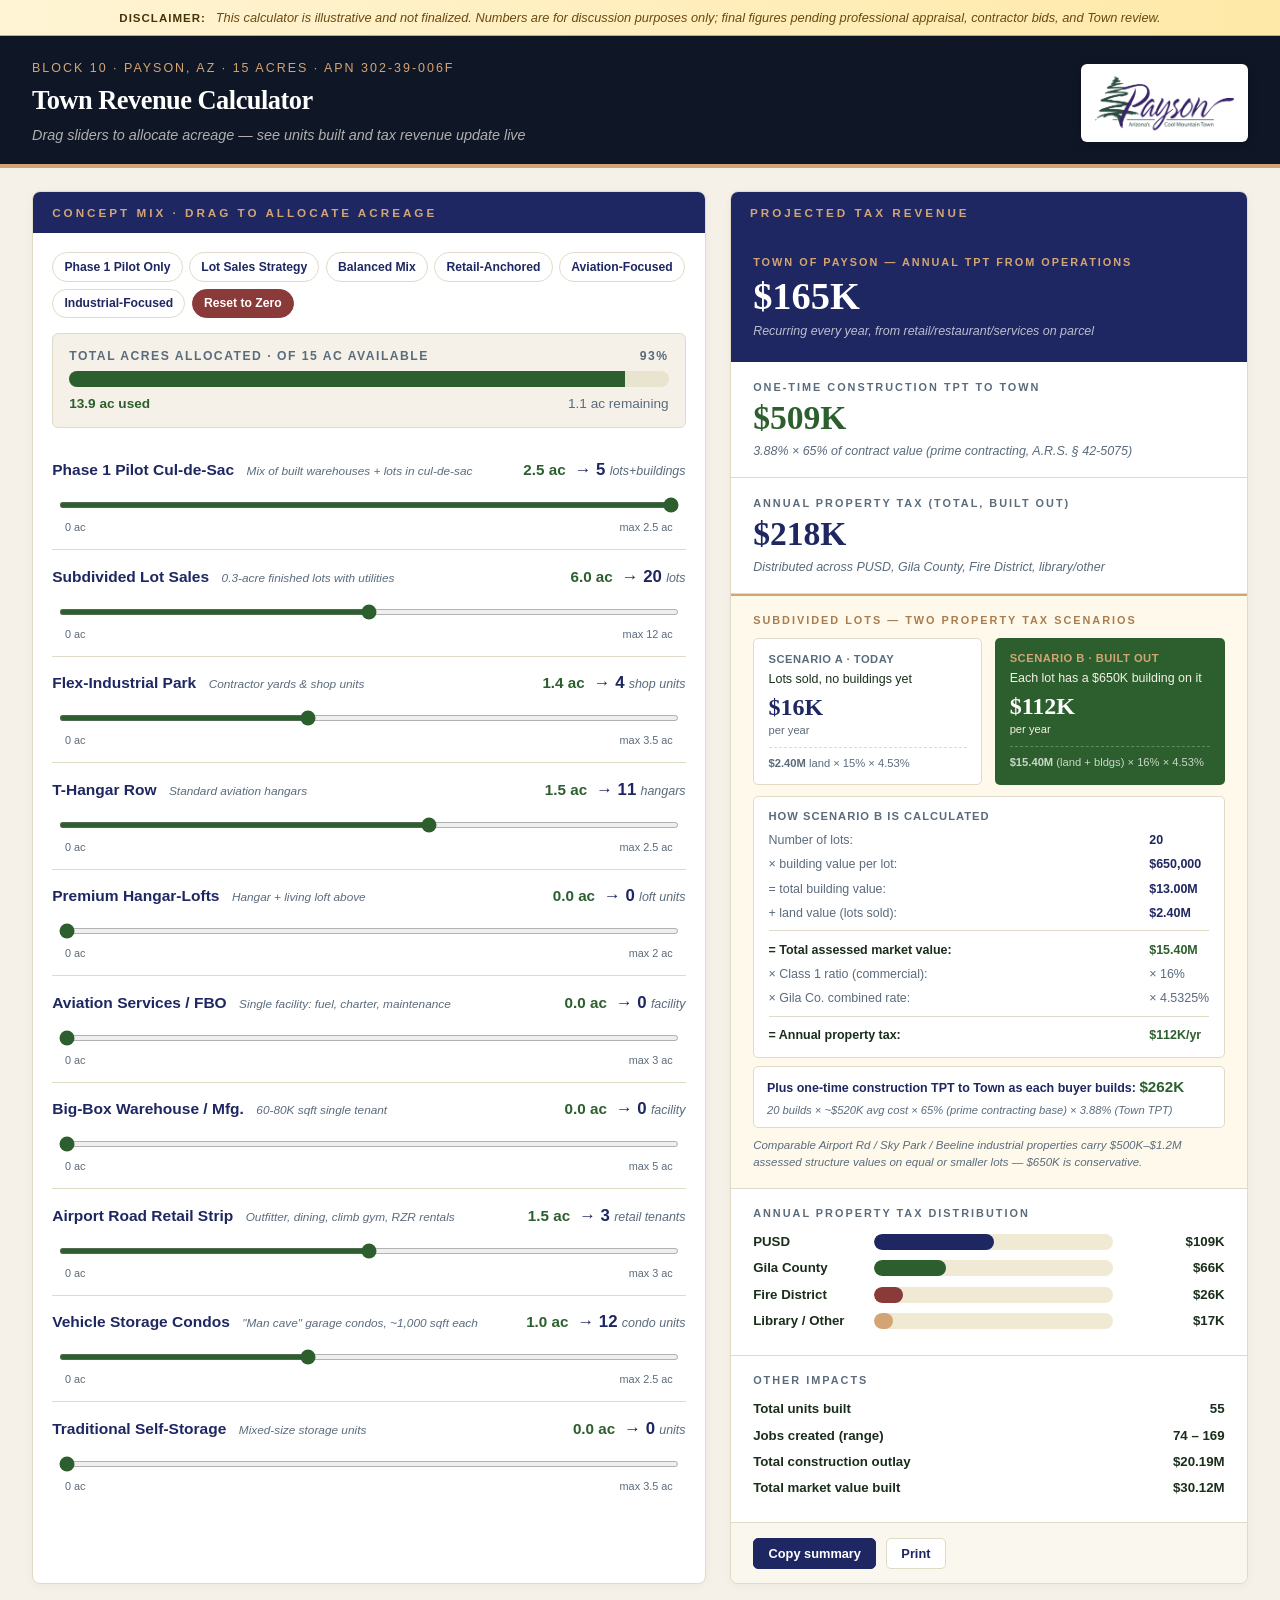
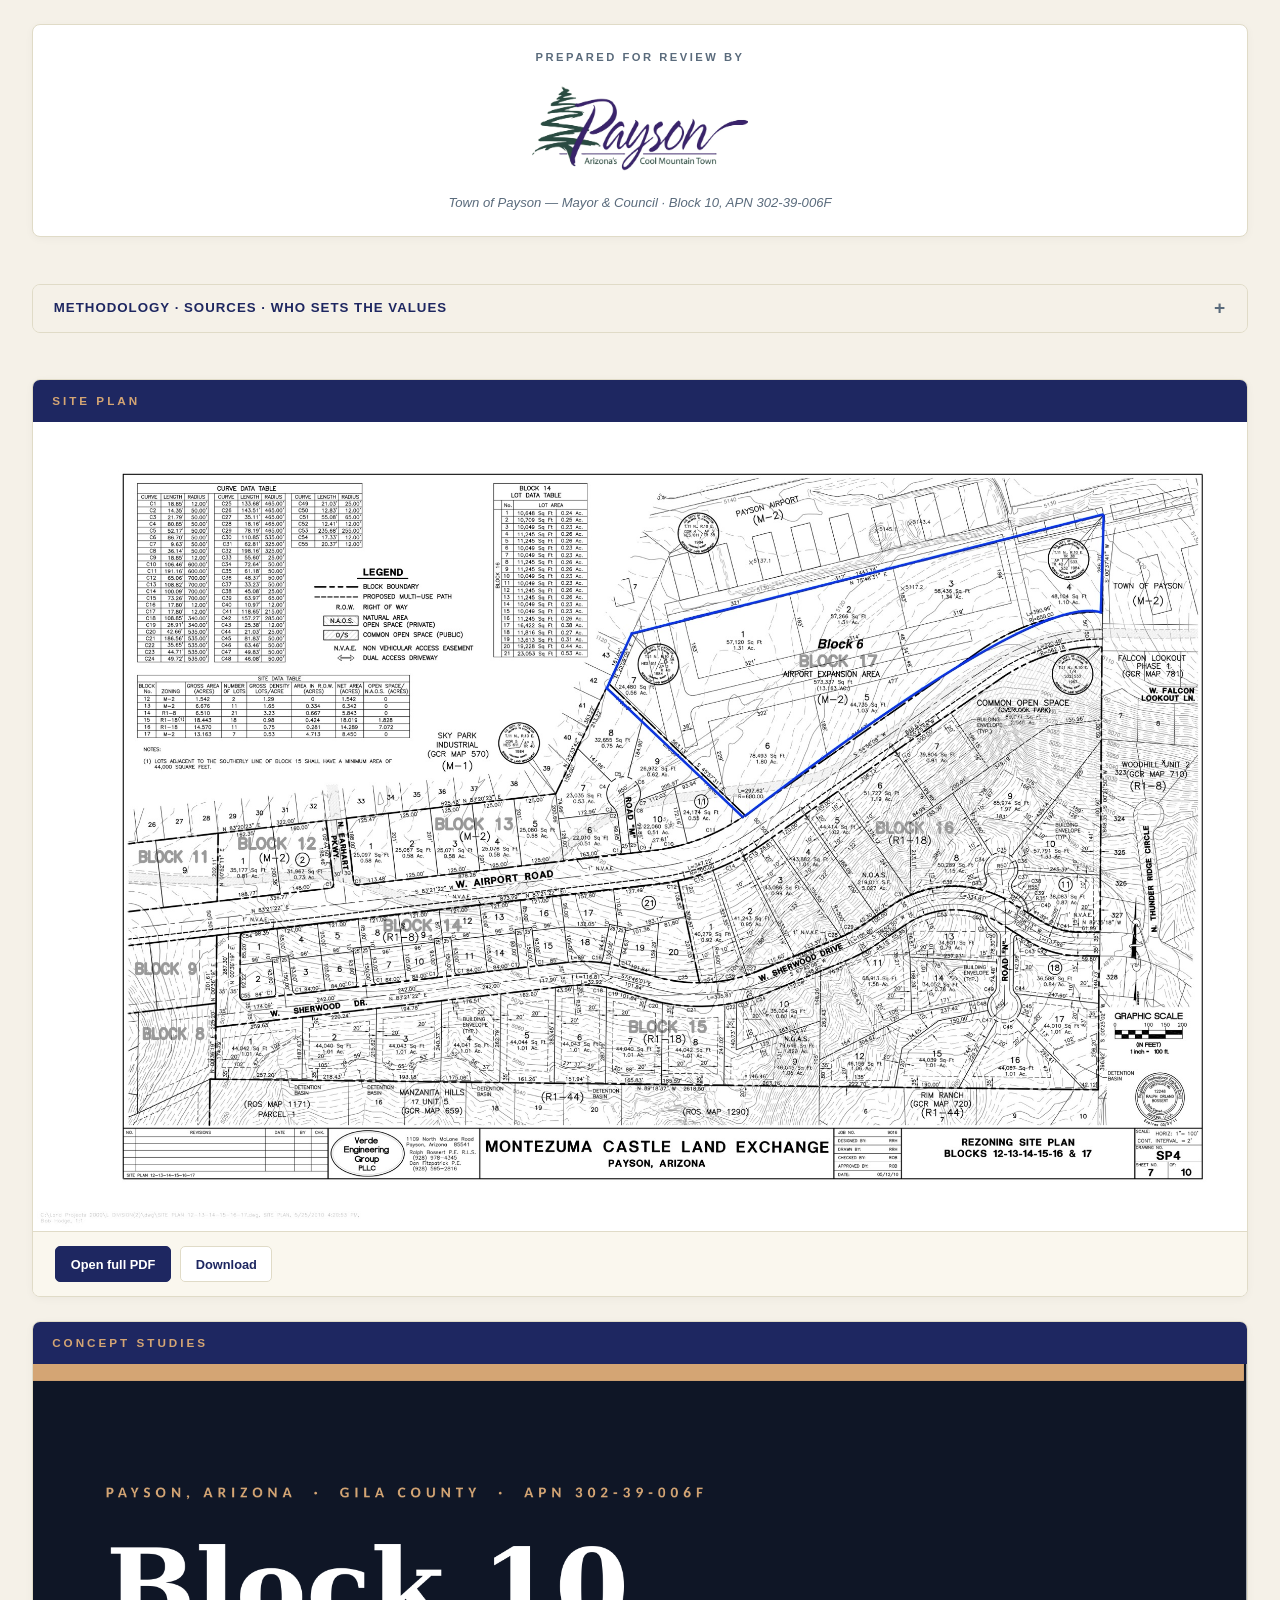
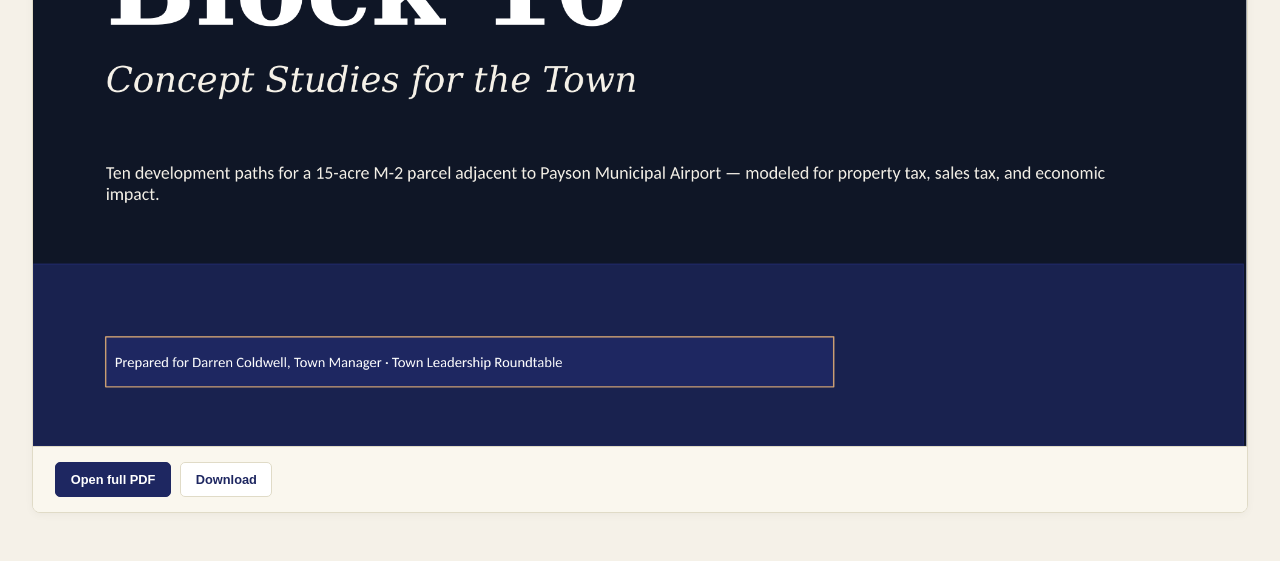
==== commit 7bd6ba30: "Airport: update Payson logo references to .webp (matches dropped filename)" ====
--- a/airport/index.html
+++ b/airport/index.html
@@ -475,7 +475,7 @@
     <h1>Town Revenue Calculator</h1>
     <div class="tagline">Drag sliders to allocate acreage — see units built and tax revenue update live</div>
   </div>
-  <img src="payson-logo.png" alt="Town of Payson — Arizona's Cool Mountain Town" class="header-logo" />
+  <img src="payson-logo.webp" alt="Town of Payson — Arizona's Cool Mountain Town" class="header-logo" />
 </div>
 
 <div class="container">
@@ -637,7 +637,7 @@
 
   <div class="prepared-for">
     <div class="prepared-for-label">Prepared for review by</div>
-    <img src="payson-logo.png" alt="Town of Payson" class="prepared-for-logo" />
+    <img src="payson-logo.webp" alt="Town of Payson" class="prepared-for-logo" />
     <div class="prepared-for-sub">Town of Payson — Mayor &amp; Council · Block 10, APN 302-39-006F</div>
   </div>
 
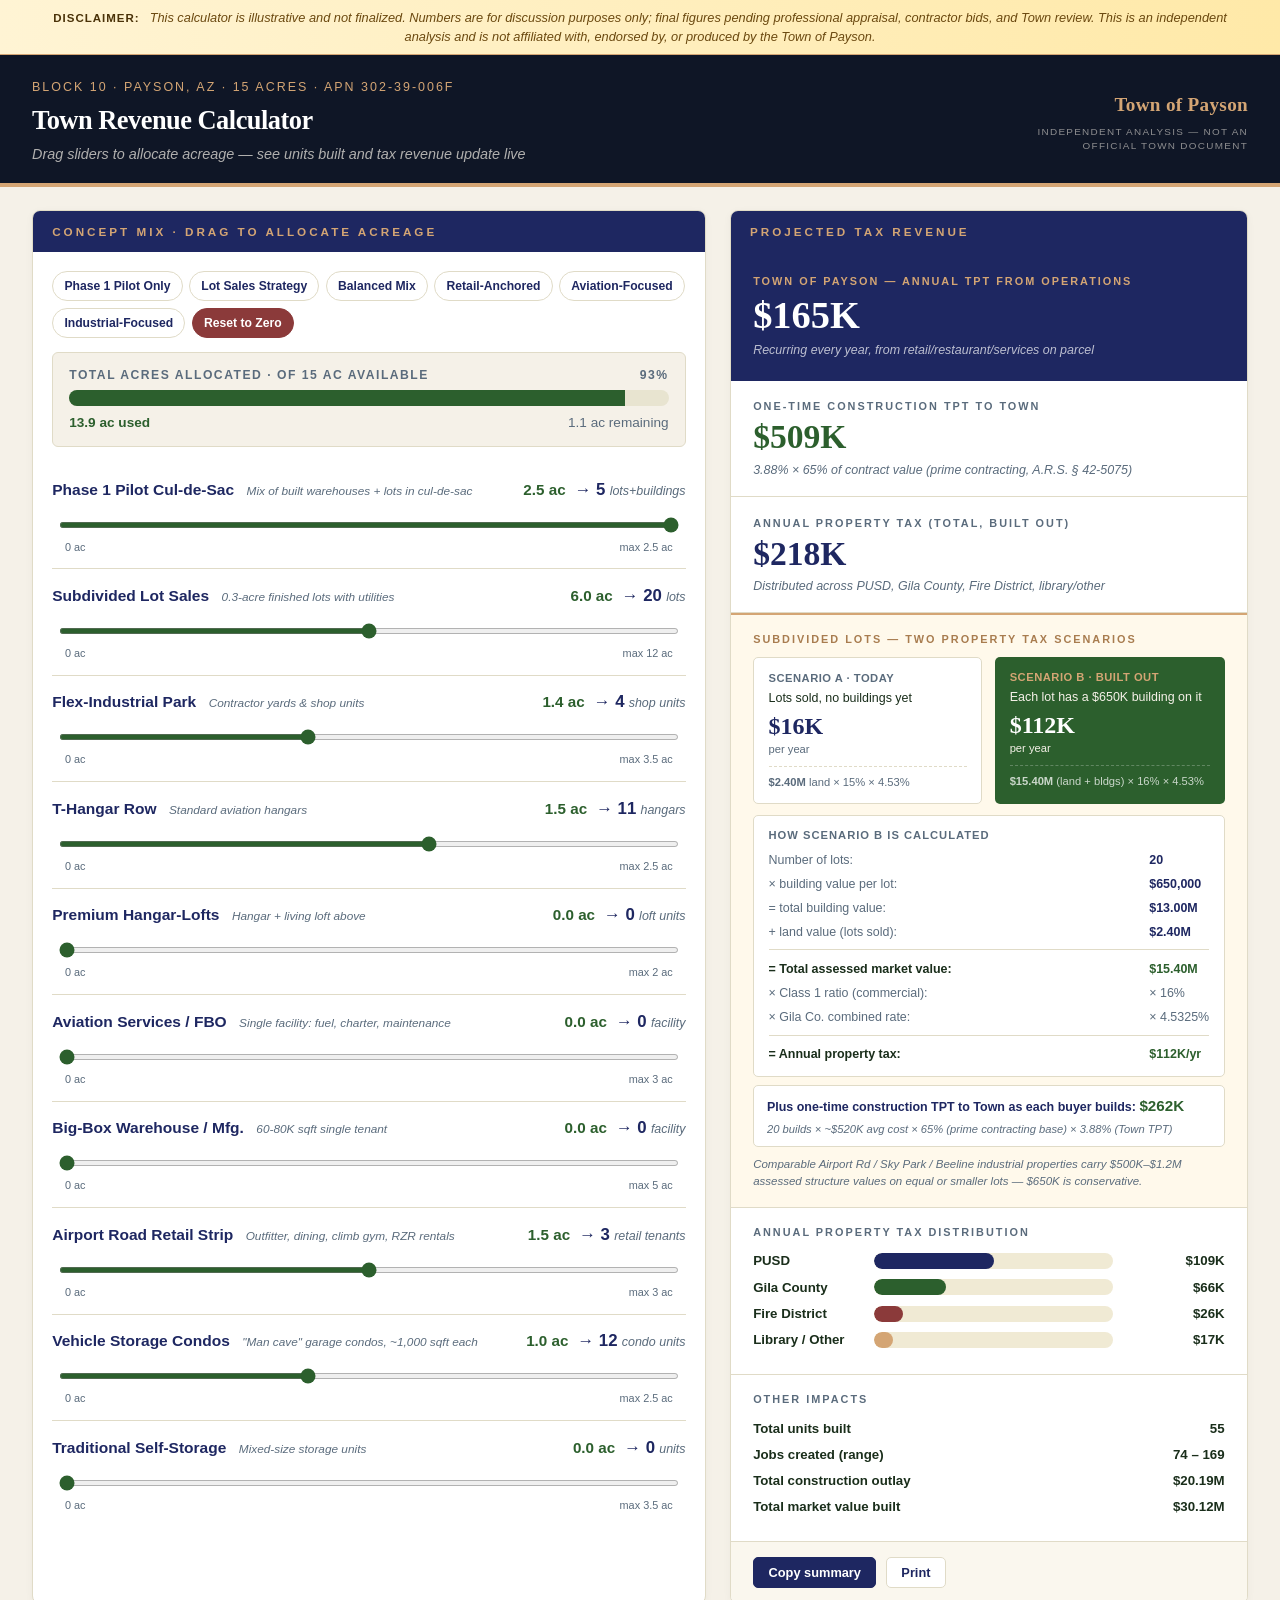
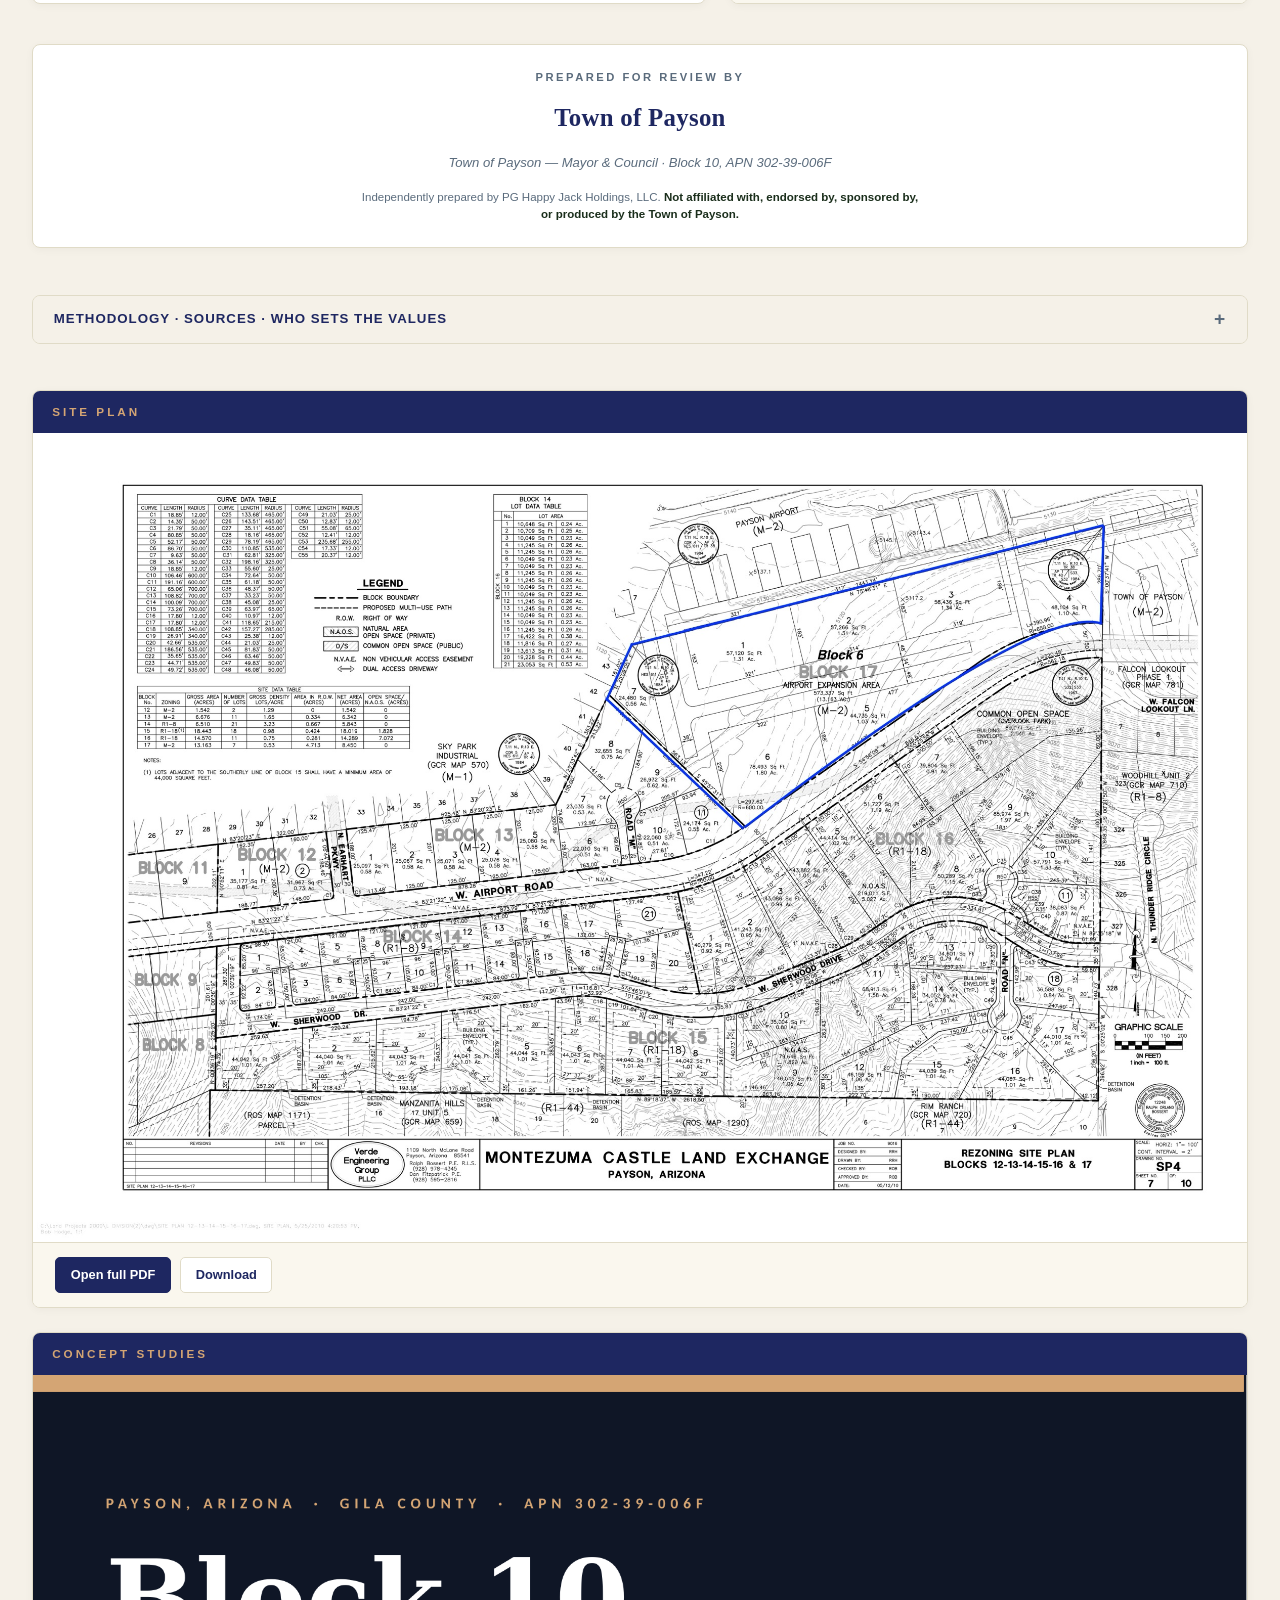
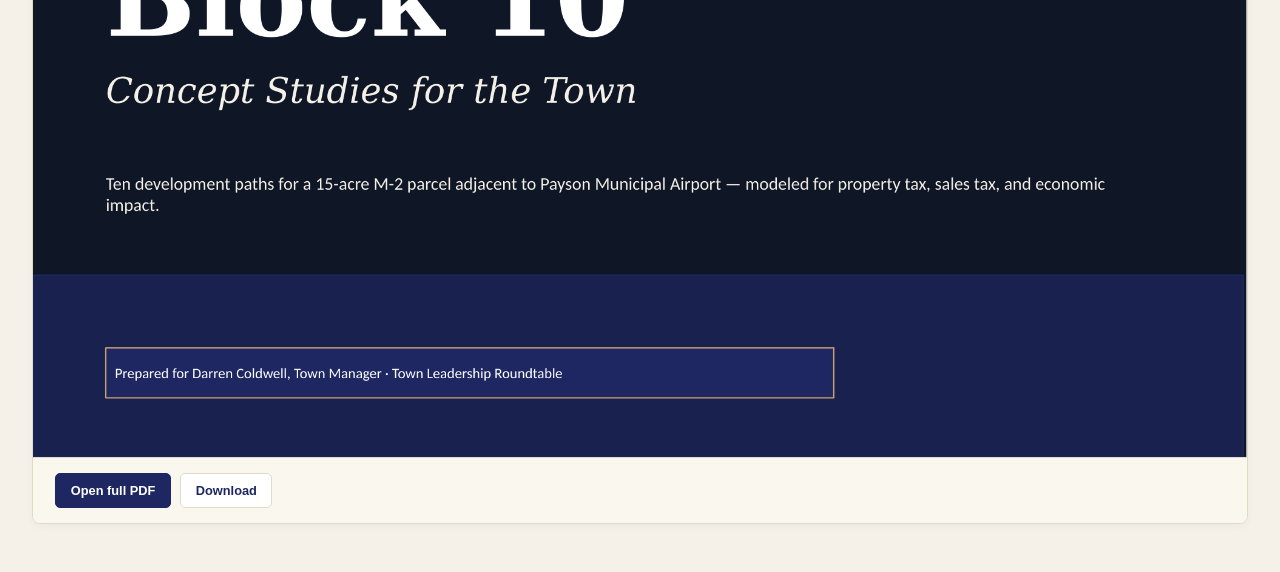
==== commit ddd68c3d: "Airport + Malibu: remove Town of Payson logo, add not-affiliated disclaimer Replace the Town of Pays" ====
--- a/airport/index.html
+++ b/airport/index.html
@@ -82,18 +82,29 @@
     margin-top: 0.25rem;
     font-style: italic;
   }
-  .header-logo {
-    height: 78px;
-    width: auto;
-    background: white;
-    padding: 8px 14px;
-    border-radius: 6px;
-    box-shadow: 0 2px 10px rgba(0,0,0,0.25);
+  .payson-ref {
     flex-shrink: 0;
+    text-align: right;
+    max-width: 230px;
+  }
+  .payson-ref-name {
+    font-family: Georgia, serif;
+    font-size: 1.2rem;
+    font-weight: 700;
+    color: var(--gold);
+    letter-spacing: 0.3px;
+  }
+  .payson-ref-note {
+    font-size: 0.62rem;
+    color: rgba(245, 241, 232, 0.55);
+    text-transform: uppercase;
+    letter-spacing: 1.3px;
+    margin-top: 0.3rem;
+    line-height: 1.4;
   }
   @media (max-width: 800px) {
     .header { flex-direction: column; align-items: flex-start; gap: 1rem; }
-    .header-logo { height: 60px; align-self: flex-start; }
+    .payson-ref { text-align: left; align-self: flex-start; }
   }
 
   /* "Prepared for" band sitting above the methodology details */
@@ -117,11 +128,22 @@
     text-transform: uppercase;
     font-weight: 700;
   }
-  .prepared-for-logo {
-    height: 96px;
-    width: auto;
-    max-width: 100%;
-  }
+  .prepared-for-name {
+    font-family: Georgia, serif;
+    font-size: 1.55rem;
+    font-weight: 700;
+    color: var(--navy);
+    letter-spacing: 0.3px;
+  }
+  .prepared-for-disclaimer {
+    font-size: 0.72rem;
+    color: var(--muted);
+    text-align: center;
+    max-width: 560px;
+    line-height: 1.5;
+    margin-top: 0.15rem;
+  }
+  .prepared-for-disclaimer strong { color: var(--ink); font-style: normal; }
   .prepared-for-sub {
     font-size: 0.82rem;
     color: var(--muted);
@@ -466,7 +488,7 @@
 <body>
 
 <div class="disclaimer-banner">
-  <strong>Disclaimer:</strong> This calculator is illustrative and not finalized. Numbers are for discussion purposes only; final figures pending professional appraisal, contractor bids, and Town review.
+  <strong>Disclaimer:</strong> This calculator is illustrative and not finalized. Numbers are for discussion purposes only; final figures pending professional appraisal, contractor bids, and Town review. This is an independent analysis and is not affiliated with, endorsed by, or produced by the Town of Payson.
 </div>
 
 <div class="header">
@@ -475,7 +497,10 @@
     <h1>Town Revenue Calculator</h1>
     <div class="tagline">Drag sliders to allocate acreage — see units built and tax revenue update live</div>
   </div>
-  <img src="payson-logo.webp" alt="Town of Payson — Arizona's Cool Mountain Town" class="header-logo" />
+  <div class="payson-ref">
+    <div class="payson-ref-name">Town of Payson</div>
+    <div class="payson-ref-note">Independent analysis — not an official Town document</div>
+  </div>
 </div>
 
 <div class="container">
@@ -637,8 +662,9 @@
 
   <div class="prepared-for">
     <div class="prepared-for-label">Prepared for review by</div>
-    <img src="payson-logo.webp" alt="Town of Payson" class="prepared-for-logo" />
+    <div class="prepared-for-name">Town of Payson</div>
     <div class="prepared-for-sub">Town of Payson — Mayor &amp; Council · Block 10, APN 302-39-006F</div>
+    <div class="prepared-for-disclaimer">Independently prepared by PG Happy Jack Holdings, LLC. <strong>Not affiliated with, endorsed by, sponsored by, or produced by the Town of Payson.</strong></div>
   </div>
 
   <details class="method">
